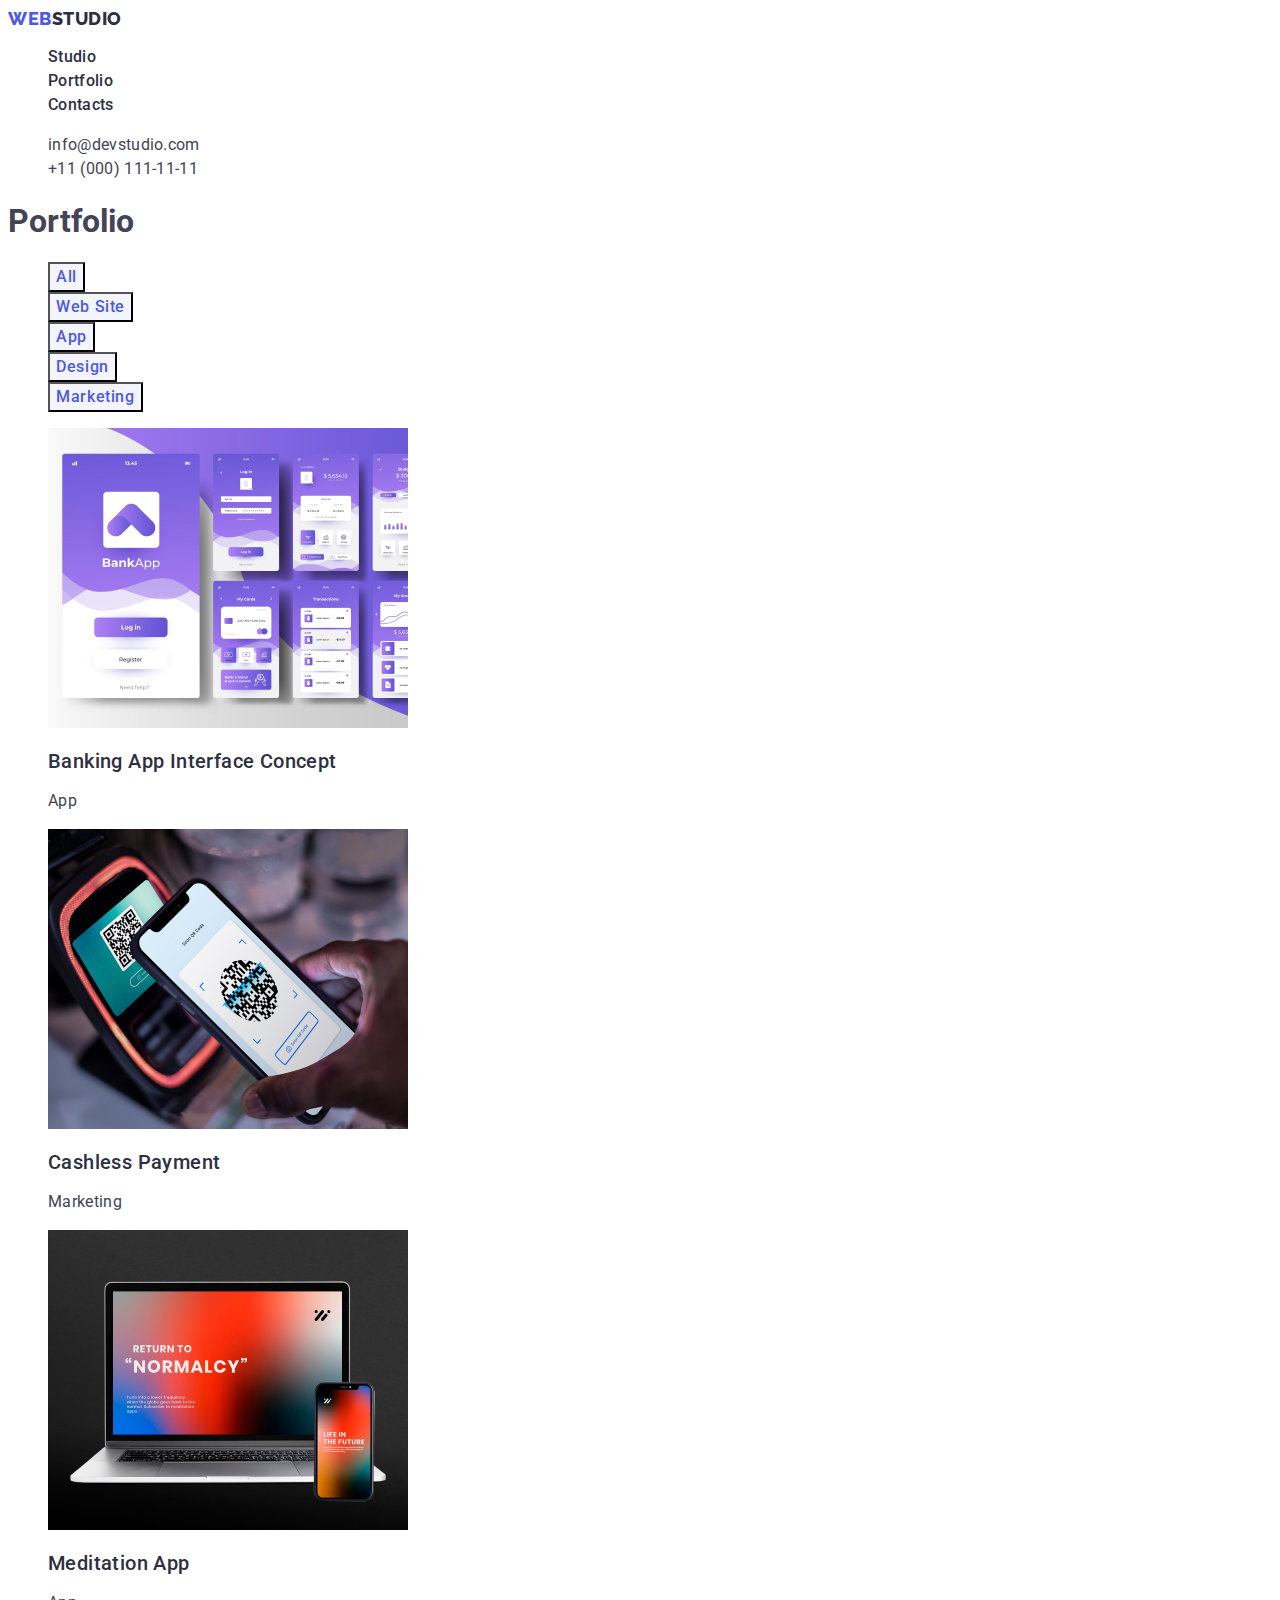
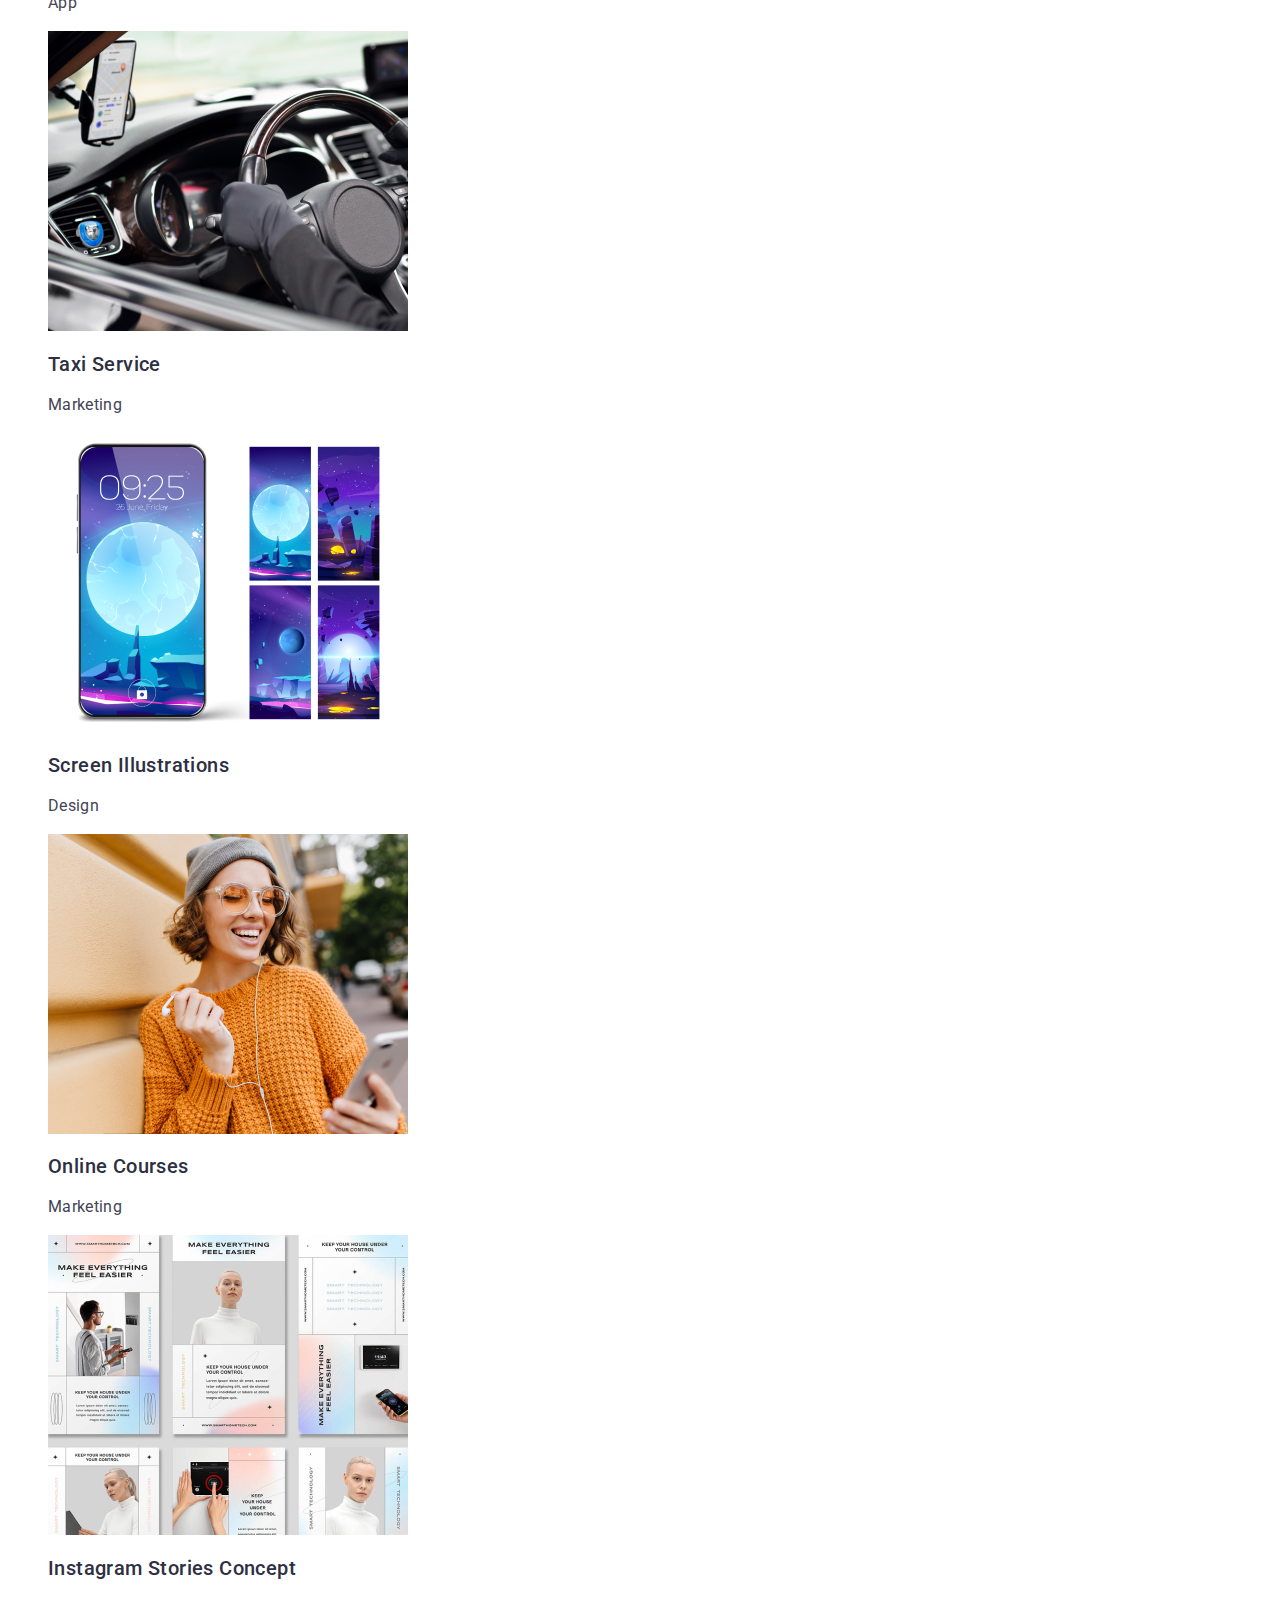
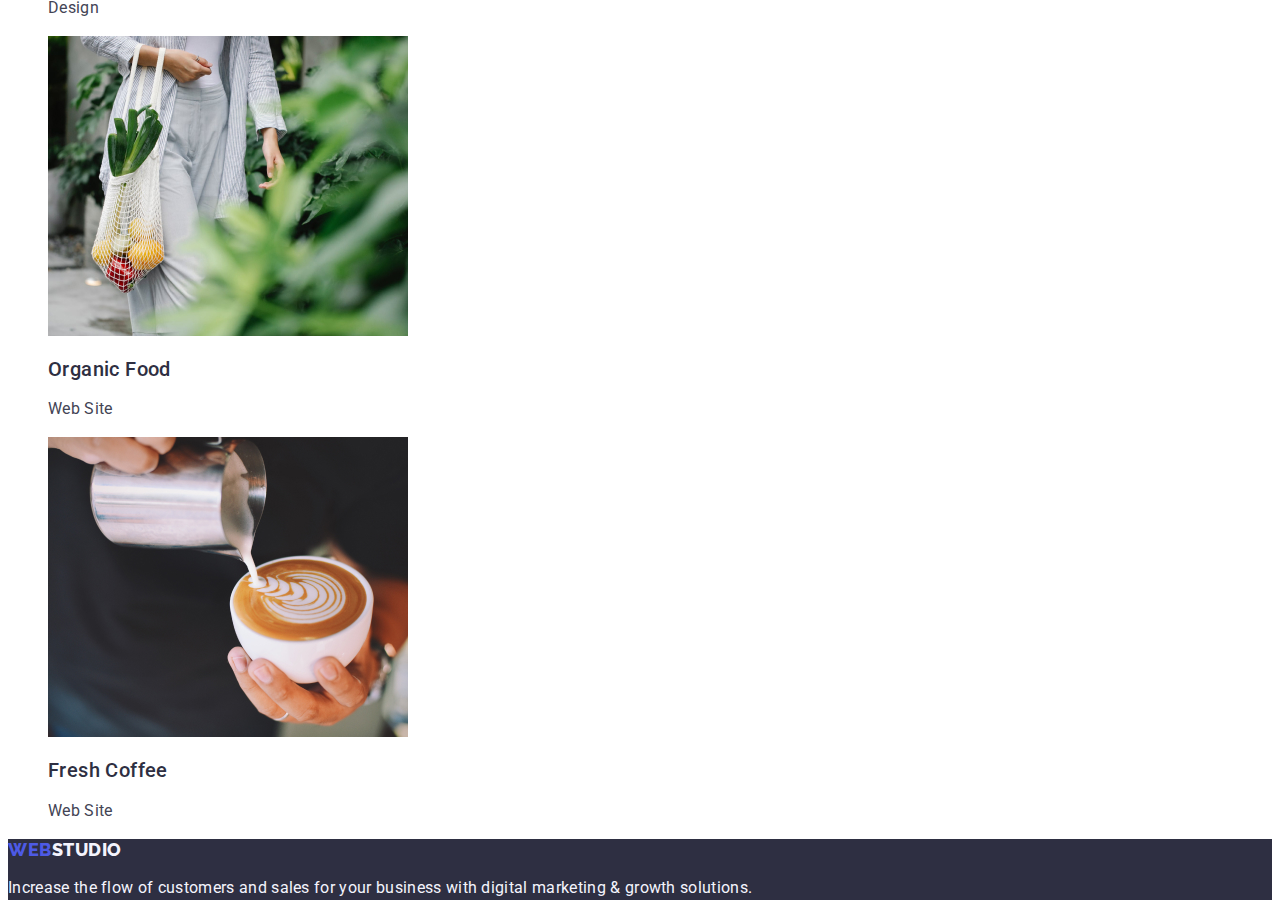
==== portfolio.html @ 08fbb6dd "Initial commit" ====
<!DOCTYPE html>
<html lang="en">
  <head>
    <meta charset="UTF-8" />
    <meta http-equiv="X-UA-Compatible" content="IE=edge" />
    <meta name="viewport" content="width=device-width, initial-scale=1.0" />
    <link rel="preconnect" href="https://fonts.googleapis.com" />
    <link rel="preconnect" href="https://fonts.gstatic.com" crossorigin />
    <link
      href="https://fonts.googleapis.com/css2?family=Montserrat:wght@400;700&family=Raleway:wght@800&family=Roboto:wght@400;500;700;900&display=swap"
      rel="stylesheet"
    />
    <title>Web Studio</title>
    <link rel="stylesheet" href="./css/styles.css" />
  </head>
  <body>
    <header class="header">
      <nav class="nav">
        <a class="header-logo link" href="./index.html"
          >Web<span class="logo-span">Studio</span></a
        >
        <ul class="header list">
          <li class="header-list-item">
            <a class="header-link link" href="./index.html">Studio</a>
          </li>
          <li class="header-list-item">
            <a class="header-link link" href="./portfolio.html">Portfolio</a>
          </li>
          <li class="header-list-item">
            <a class="header-link link" href="">Contacts</a>
          </li>
        </ul>
      </nav>

      <address class="address">
        <ul class="address list">
          <li class="address-list-item">
            <a class="address link" href="mailto:info@devstudio.com"
              >info@devstudio.com</a
            >
          </li>
          <li class="address-list-item">
            <a class="address link" href="tel:+110001111111"
              >+11 (000) 111-11-11</a
            >
          </li>
        </ul>
      </address>
    </header>

    <main>
      <!-- section five -->
      <section class="section five">
        <h1>Portfolio</h1>
        <ul class="filters list">
          <li><button class="filter-btn" type="button">All</button></li>
          <li><button class="filter-btn" type="button">Web Site</button></li>
          <li><button class="filter-btn" type="button">App</button></li>
          <li><button class="filter-btn" type="button">Design</button></li>
          <li><button class="filter-btn" type="button">Marketing</button></li>
        </ul>
        <ul class="portfolio list">
          <li>
            <a class="img link" href="">
              <img
                src="./images/portfolio-img/bankingapp.jpg"
                alt="Banking App Interface Concept"
                width="360"
              />

              <h2 class="five-title">Banking App Interface Concept</h2>
              <p class="five-text">App</p>
            </a>
          </li>
          <li>
            <a class="img link" href="">
              <img
                src="./images/portfolio-img/cashlesspaiment.jpg"
                alt="Cashless Payment"
                width="360"
              />

              <h2 class="five-title">Cashless Payment</h2>
              <p class="five-text">Marketing</p>
            </a>
          </li>
          <li>
            <a class="img link" href="">
              <img
                src="./images/portfolio-img/meditationapp.jpg"
                alt="Meditation App"
                width="360"
              />

              <h2 class="five-title">Meditation App</h2>
              <p class="five-text">App</p>
            </a>
          </li>
          <li>
            <a class="img link" href="">
              <img
                src="./images/portfolio-img/taxservice.jpg"
                alt="Taxi Service"
                width="360"
              />

              <h2 class="five-title">Taxi Service</h2>
              <p class="five-text">Marketing</p>
            </a>
          </li>
          <li>
            <a class="img link" href="">
              <img
                src="./images/portfolio-img/screenillustrations.jpg"
                alt="Screen Illustrations"
                width="360"
              />

              <h2 class="five-title">Screen Illustrations</h2>
              <p class="five-text">Design</p>
            </a>
          </li>
          <li>
            <a class="img link" href="">
              <img
                src="./images/portfolio-img/onlinecourses.jpg"
                alt="Online Courses"
                width="360"
              />

              <h2 class="five-title">Online Courses</h2>
              <p class="five-text">Marketing</p>
            </a>
          </li>
          <li>
            <a class="img link" href="">
              <img
                src="./images/portfolio-img/instagramstories.jpg"
                alt="Instagram Stories Concept"
                width="360"
              />

              <h2 class="five-title">Instagram Stories Concept</h2>
              <p class="five-text">Design</p>
            </a>
          </li>
          <li>
            <a class="img link" href="">
              <img
                src="./images/portfolio-img/organicfood.jpg"
                alt="Organic Food"
                width="360"
              />

              <h2 class="five-title">Organic Food</h2>
              <p class="five-text">Web Site</p>
            </a>
          </li>
          <li>
            <a class="img link" href="">
              <img
                src="./images/portfolio-img/freshcoffe.jpg"
                alt="Fresh Coffee"
                width="360"
              />

              <h2 class="five-title">Fresh Coffee</h2>
              <p class="five-text">Web Site</p>
            </a>
          </li>
        </ul>
      </section>
    </main>

    <!-- footer -->

    <footer class="footer portfolio">
      <a class="header-logo link" href="./index.html"
        >Web<span class="footer-span">Studio</span></a
      >
      <p class="footer-text">
        Increase the flow of customers and sales for your business with digital
        marketing & growth solutions.
      </p>
    </footer>
  </body>
</html>
---- css/styles.css ----
:root {
    --primari-font: "Roboto",
        sans-serif;
    --navyblue-cl: #2e2f42;
    --slate-cl: #434455;
    --white-cl: #FFFFFF;
    --iris-cl: #4d5ae5;
    --hover-focus-cl: #404bbf;
    --cloud-cl: #F4F4FD;
}

body{
    font-family: "Roboto", sans-serif;
    color: var(--slate-cl);
    background: var(--white-cl);
}


/* header*/

/* reset*/
ul,ol {
    list-style: none;
}
  
button{
    cursor: pointer;
}

.nav {}
.link {
    text-decoration: none;
}

.header-logo {
        font-family: 'Raleway', sans-serif;
        font-weight: 800;
        font-size: 18px;
        line-height: 1.17;
        color: var(--iris-cl);
        letter-spacing: 0.03em;
        text-transform: uppercase;
        }

.logo-span {
    color: var(--navyblue-cl);
}

.header-link {
    font-weight: 500;
    font-size: 16px;
    line-height: 1.5;
    letter-spacing: 0.02em;
    color: var(--navyblue-cl);
}

.header-link:hover,
.header-link:focus {
color: var(--hover-focus-cl)
}

.header-list-item {}


address {
    font-style: normal;
}
.address.link {
    line-height: 1.5;
    letter-spacing: 0.02em;
    color: var(--slate-cl);
}

.address.link:hover,
.address.link:focus {
    color: var(--hover-focus-cl);
}

.address-list-item {}

/* section one*/

.section {}

.one {
    background: var(--navyblue-cl);
}

.one-title {
        text-align: center;
        font-weight: 700;
        font-size: 56px;
        line-height: 1.07;
        letter-spacing: 0.02em;
        color: var(--white-cl);
}

.one-btn {
        font-family: var(--primary-font);
        font-weight: 500;
        font-size: 16px;
        line-height: 1.5;
        letter-spacing: 0.04em;
        background: var(--iris-cl);
        color: var(--white-cl);
}

.one-btn:hover,
.one-btn:focus{
    background-color: var(--hover-focus-cl);
}
/* section two*/

.section {}

.two {}

.two-hidden-title {}

.two-list {}

.two-title {
    
    font-weight: 500;
        font-size: 20px;
        line-height: 1.2;
        letter-spacing: 0.02em;
        color: var(--navyblue-cl);
}

.two-text {
        font-size: 16px;
        line-height: 1.5;
        letter-spacing: 0.02em;
        color: var(--slate-cl);
}

/* section three*/

.section {}

.three {}

.three-title {
    font-weight: 700;
        font-size: 36px;
        line-height: 1.11;
        text-align: center;
        text-transform: capitalize;
        color: var(--navyblue-cl);

}

.three-list {}

.three-list-item {}

/* section four*/

.section {
    
}

.four {
    background: var(--cloud-cl);
}

.four-title {
        text-align: center;
        font-weight: 700;
        font-size: 36px;
        line-height: 1.11;
        text-transform: capitalize;
        letter-spacing: 0.02em;
        color: var(--navyblue-cl);
}

.four-list {}

.four-list-item {
    background-color: var(--white-cl);
}

.four-name {
    font-weight: 500;
    font-size: 20px;
    line-height: 1.2;
    letter-spacing: 0.02em;
    color: var(--navyblue-cl);
}

.four-text {
    line-height: 1.5;
    letter-spacing: 0.02em;
    color:var(--slate-cl);
}
/*section5*/

.section {}

.five {}

.filters {}

.filter-btn {
    font-family: "Roboto", sans-serif;
    font-weight: 500;
    font-size: 16px;
    line-height: 1.5;
    letter-spacing: 0.04em;
    color: var(--iris-cl);
    background: var(--cloud-cl);
}

.filter-btn:hover,
.filter-btn:focus {
    color:var(--white-cl);
    background-color: var(--hover-focus-cl);
}
.five-title{
    font-weight: 500;
        font-size: 20px;
        line-height: 1.2;
        letter-spacing: 0.02em;
        color: var(--navyblue-cl);
}
.five-text {
    font-size: 16px;
    line-height: 1.5;
    letter-spacing: 0.02em;
    color: var(--slate-cl);
}
/* footer*/

.footer {
    background: var(--navyblue-cl);
}

.footer-span{
    color: var(--cloud-cl);
}


.footer-text {
    line-height: 1.5;
    letter-spacing: 0.02em;
    color: var(--cloud-cl);
}

.list {
    list-style: none
}
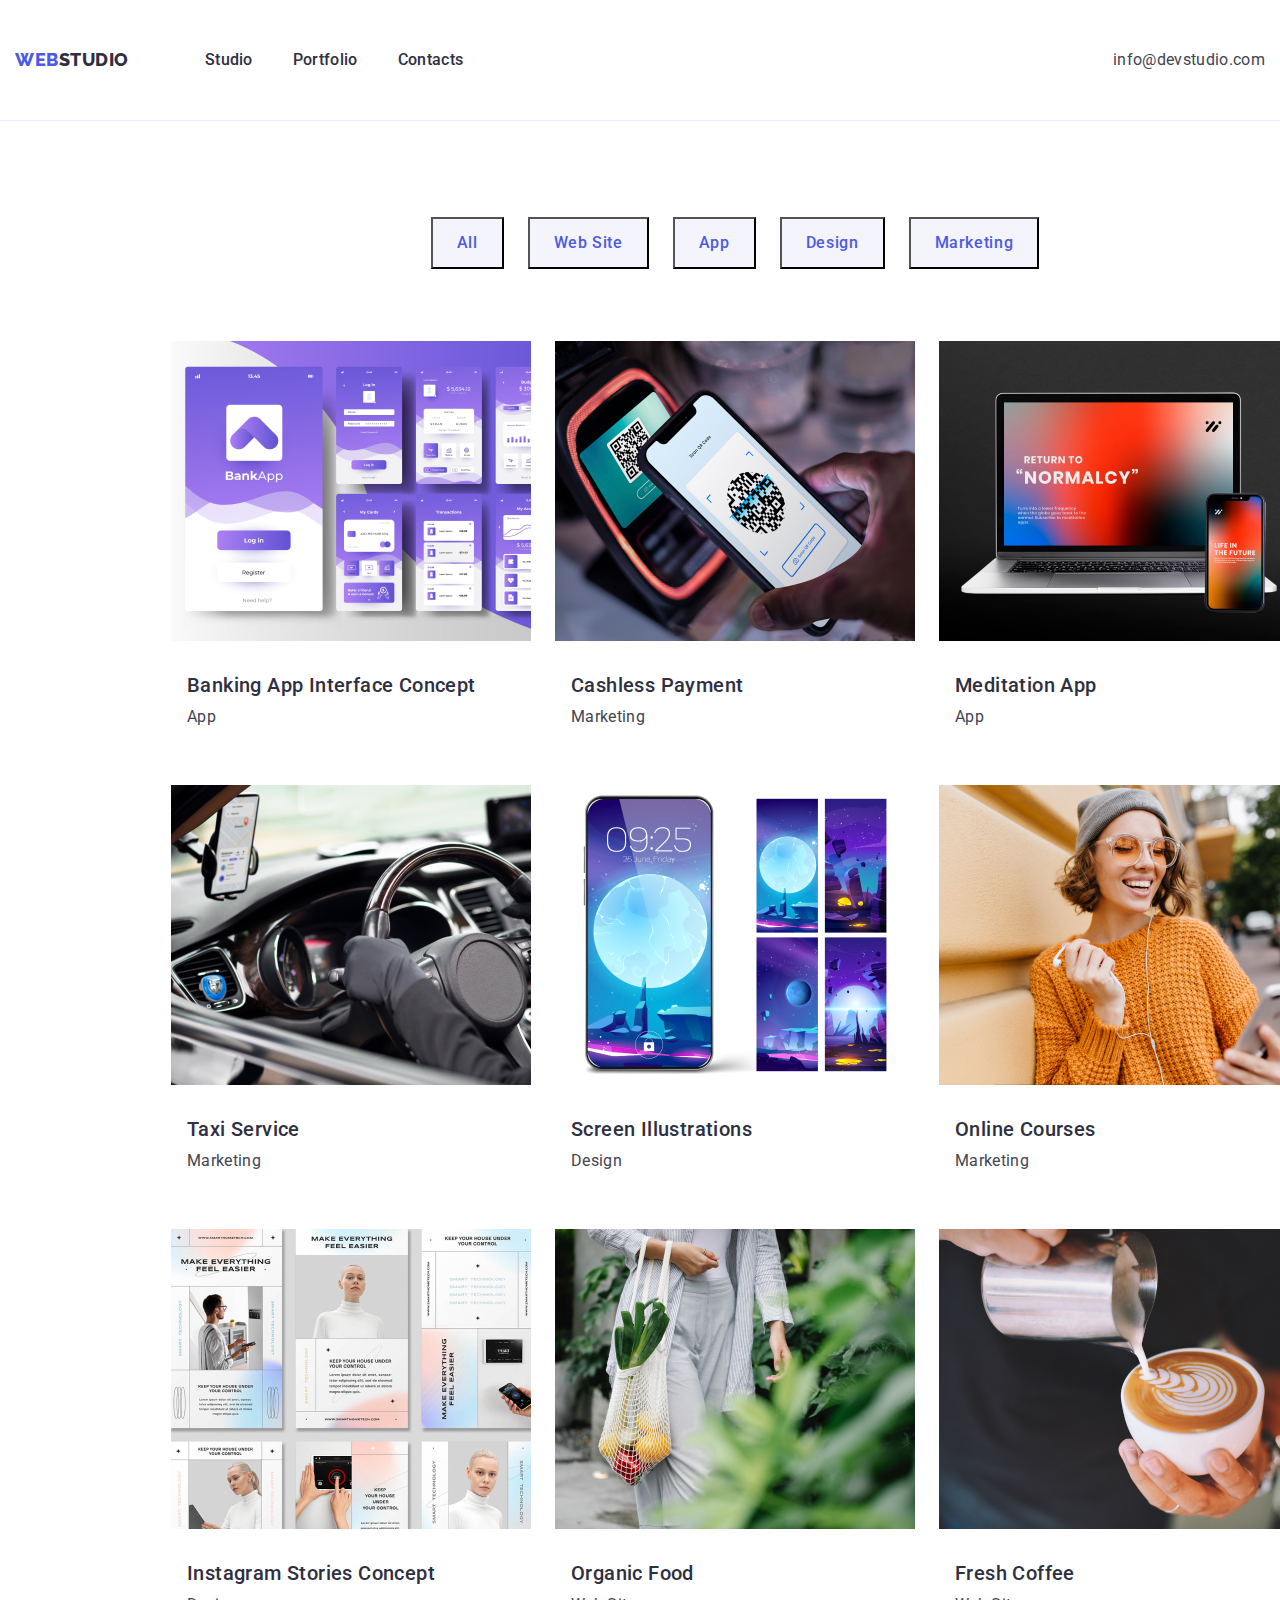
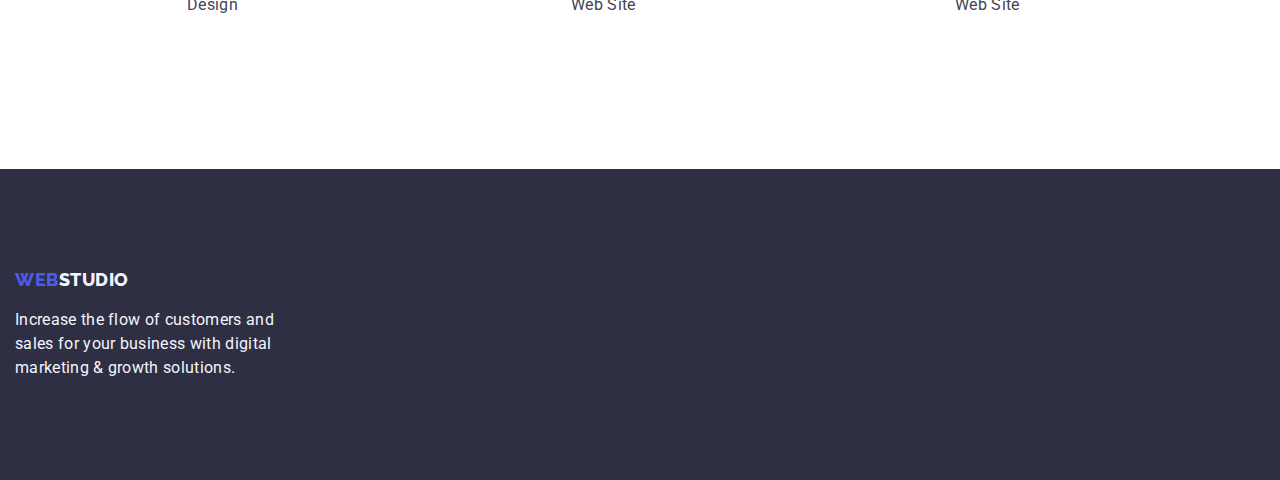
==== commit f0ba2fc6: "flex1" ====
--- a/portfolio.html
+++ b/portfolio.html
@@ -11,177 +11,187 @@
       rel="stylesheet"
     />
     <title>Web Studio</title>
+    <link
+      rel="stylesheet"
+      href="https://cdn.jsdelivr.net/npm/modern-normalize@2.0.0/modern-normalize.min.css"
+    />
+
     <link rel="stylesheet" href="./css/styles.css" />
   </head>
   <body>
     <header class="header">
-      <nav class="nav">
-        <a class="header-logo link" href="./index.html"
-          >Web<span class="logo-span">Studio</span></a
-        >
-        <ul class="header list">
-          <li class="header-list-item">
-            <a class="header-link link" href="./index.html">Studio</a>
-          </li>
-          <li class="header-list-item">
-            <a class="header-link link" href="./portfolio.html">Portfolio</a>
-          </li>
-          <li class="header-list-item">
-            <a class="header-link link" href="">Contacts</a>
-          </li>
-        </ul>
-      </nav>
-
-      <address class="address">
-        <ul class="address list">
-          <li class="address-list-item">
-            <a class="address link" href="mailto:info@devstudio.com"
-              >info@devstudio.com</a
-            >
-          </li>
-          <li class="address-list-item">
-            <a class="address link" href="tel:+110001111111"
-              >+11 (000) 111-11-11</a
-            >
-          </li>
-        </ul>
-      </address>
+      <div class="header-container container">
+        <nav class="nav">
+          <a class="header-logo link" href="./index.html"
+            >Web<span class="logo-span">Studio</span></a
+          >
+          <ul class="header list">
+            <li class="header-list-item">
+              <a class="header-link link" href="./index.html">Studio</a>
+            </li>
+            <li class="header-list-item">
+              <a class="header-link link" href="./portfolio.html">Portfolio</a>
+            </li>
+            <li class="header-list-item">
+              <a class="header-link link" href="">Contacts</a>
+            </li>
+          </ul>
+        </nav>
+        <address class="address">
+          <ul class="address list">
+            <li class="address-list-item">
+              <a class="address link" href="mailto:info@devstudio.com"
+                >info@devstudio.com</a
+              >
+            </li>
+            <li class="address-list-item">
+              <a class="address link" href="tel:+110001111111"
+                >+11 (000) 111-11-11</a
+              >
+            </li>
+          </ul>
+        </address>
+      </div>
     </header>
 
     <main>
       <!-- section five -->
       <section class="section five">
-        <h1>Portfolio</h1>
-        <ul class="filters list">
-          <li><button class="filter-btn" type="button">All</button></li>
-          <li><button class="filter-btn" type="button">Web Site</button></li>
-          <li><button class="filter-btn" type="button">App</button></li>
-          <li><button class="filter-btn" type="button">Design</button></li>
-          <li><button class="filter-btn" type="button">Marketing</button></li>
-        </ul>
-        <ul class="portfolio list">
-          <li>
-            <a class="img link" href="">
-              <img
-                src="./images/portfolio-img/bankingapp.jpg"
-                alt="Banking App Interface Concept"
-                width="360"
-              />
-
-              <h2 class="five-title">Banking App Interface Concept</h2>
-              <p class="five-text">App</p>
-            </a>
-          </li>
-          <li>
-            <a class="img link" href="">
-              <img
-                src="./images/portfolio-img/cashlesspaiment.jpg"
-                alt="Cashless Payment"
-                width="360"
-              />
-
-              <h2 class="five-title">Cashless Payment</h2>
-              <p class="five-text">Marketing</p>
-            </a>
-          </li>
-          <li>
-            <a class="img link" href="">
-              <img
-                src="./images/portfolio-img/meditationapp.jpg"
-                alt="Meditation App"
-                width="360"
-              />
-
-              <h2 class="five-title">Meditation App</h2>
-              <p class="five-text">App</p>
-            </a>
-          </li>
-          <li>
-            <a class="img link" href="">
-              <img
-                src="./images/portfolio-img/taxservice.jpg"
-                alt="Taxi Service"
-                width="360"
-              />
-
-              <h2 class="five-title">Taxi Service</h2>
-              <p class="five-text">Marketing</p>
-            </a>
-          </li>
-          <li>
-            <a class="img link" href="">
-              <img
-                src="./images/portfolio-img/screenillustrations.jpg"
-                alt="Screen Illustrations"
-                width="360"
-              />
-
-              <h2 class="five-title">Screen Illustrations</h2>
-              <p class="five-text">Design</p>
-            </a>
-          </li>
-          <li>
-            <a class="img link" href="">
-              <img
-                src="./images/portfolio-img/onlinecourses.jpg"
-                alt="Online Courses"
-                width="360"
-              />
-
-              <h2 class="five-title">Online Courses</h2>
-              <p class="five-text">Marketing</p>
-            </a>
-          </li>
-          <li>
-            <a class="img link" href="">
-              <img
-                src="./images/portfolio-img/instagramstories.jpg"
-                alt="Instagram Stories Concept"
-                width="360"
-              />
-
-              <h2 class="five-title">Instagram Stories Concept</h2>
-              <p class="five-text">Design</p>
-            </a>
-          </li>
-          <li>
-            <a class="img link" href="">
-              <img
-                src="./images/portfolio-img/organicfood.jpg"
-                alt="Organic Food"
-                width="360"
-              />
-
-              <h2 class="five-title">Organic Food</h2>
-              <p class="five-text">Web Site</p>
-            </a>
-          </li>
-          <li>
-            <a class="img link" href="">
-              <img
-                src="./images/portfolio-img/freshcoffe.jpg"
-                alt="Fresh Coffee"
-                width="360"
-              />
-
-              <h2 class="five-title">Fresh Coffee</h2>
-              <p class="five-text">Web Site</p>
-            </a>
-          </li>
-        </ul>
+        <div class="container">
+          <h1 class="visually-hidden">Portfolio</h1>
+          <ul class="filters list">
+            <li><button class="filter-btn" type="button">All</button></li>
+            <li><button class="filter-btn" type="button">Web Site</button></li>
+            <li><button class="filter-btn" type="button">App</button></li>
+            <li><button class="filter-btn" type="button">Design</button></li>
+            <li><button class="filter-btn" type="button">Marketing</button></li>
+          </ul>
+          <ul class="portfolio list">
+            <li class="portfolio-item">
+              <a class="img link" href="">
+                <img
+                  class="img-five"
+                  src="./images/portfolio-img/bankingapp.jpg"
+                  alt="Banking App Interface Concept"
+                  width="360"
+                />
+                <h2 class="five-title">Banking App Interface Concept</h2>
+                <p class="five-text">App</p>
+              </a>
+            </li>
+            <li class="portfolio-item">
+              <a class="img link" href="">
+                <img
+                  class="img-five"
+                  src="./images/portfolio-img/cashlesspaiment.jpg"
+                  alt="Cashless Payment"
+                  width="360"
+                />
+                <h2 class="five-title">Cashless Payment</h2>
+                <p class="five-text">Marketing</p>
+              </a>
+            </li>
+            <li class="portfolio-item">
+              <a class="img link" href="">
+                <img
+                  class="img-five"
+                  src="./images/portfolio-img/meditationapp.jpg"
+                  alt="Meditation App"
+                  width="360"
+                />
+                <h2 class="five-title">Meditation App</h2>
+                <p class="five-text">App</p>
+              </a>
+            </li>
+            <li class="portfolio-item">
+              <a class="img link" href="">
+                <img
+                  class="img-five"
+                  src="./images/portfolio-img/taxservice.jpg"
+                  alt="Taxi Service"
+                  width="360"
+                />
+                <h2 class="five-title">Taxi Service</h2>
+                <p class="five-text">Marketing</p>
+              </a>
+            </li>
+            <li class="portfolio-item">
+              <a class="img link" href="">
+                <img
+                  class="img-five"
+                  src="./images/portfolio-img/screenillustrations.jpg"
+                  alt="Screen Illustrations"
+                  width="360"
+                />
+                <h2 class="five-title">Screen Illustrations</h2>
+                <p class="five-text">Design</p>
+              </a>
+            </li>
+            <li class="portfolio-item">
+              <a class="img link" href="">
+                <img
+                  class="img-five"
+                  src="./images/portfolio-img/onlinecourses.jpg"
+                  alt="Online Courses"
+                  width="360"
+                />
+                <h2 class="five-title">Online Courses</h2>
+                <p class="five-text">Marketing</p>
+              </a>
+            </li>
+            <li class="portfolio-item">
+              <a class="img link" href="">
+                <img
+                  class="img-five"
+                  src="./images/portfolio-img/instagramstories.jpg"
+                  alt="Instagram Stories Concept"
+                  width="360"
+                />
+                <h2 class="five-title">Instagram Stories Concept</h2>
+                <p class="five-text">Design</p>
+              </a>
+            </li>
+            <li class="portfolio-item">
+              <a class="img link" href="">
+                <img
+                  class="img-five"
+                  src="./images/portfolio-img/organicfood.jpg"
+                  alt="Organic Food"
+                  width="360"
+                />
+                <h2 class="five-title">Organic Food</h2>
+                <p class="five-text">Web Site</p>
+              </a>
+            </li>
+            <li class="portfolio-item">
+              <a class="img link" href="">
+                <img
+                  class="img-five"
+                  src="./images/portfolio-img/freshcoffe.jpg"
+                  alt="Fresh Coffee"
+                  width="360"
+                />
+                <h2 class="five-title">Fresh Coffee</h2>
+                <p class="five-text">Web Site</p>
+              </a>
+            </li>
+          </ul>
+        </div>
       </section>
     </main>
 
     <!-- footer -->
 
     <footer class="footer portfolio">
-      <a class="header-logo link" href="./index.html"
-        >Web<span class="footer-span">Studio</span></a
-      >
-      <p class="footer-text">
-        Increase the flow of customers and sales for your business with digital
-        marketing & growth solutions.
-      </p>
+      <div class="container">
+        <a class="footer-logo link" href="./index.html"
+          >Web<span class="footer-span">Studio</span></a
+        >
+        <p class="footer-text">
+          Increase the flow of customers and sales for your business with
+          digital marketing & growth solutions.
+        </p>
+      </div>
     </footer>
   </body>
 </html>
--- a/css/styles.css
+++ b/css/styles.css
@@ -9,27 +9,72 @@
     --cloud-cl: #F4F4FD;
 }
 
+*,
+*::before, 
+*::after {
+box-sizing: border-box;
+
+}
 body{
     font-family: "Roboto", sans-serif;
     color: var(--slate-cl);
     background: var(--white-cl);
 }
 
-
-/* header*/
+img{
+    display: block;
+}
+
 
 /* reset*/
+h1,h2,h3,h4,h5,h6, p {
+    margin: 0;
+}
 ul,ol {
     list-style: none;
+    margin: 0;
+    padding: 0;
 }
   
+/* header*/
+
 button{
     cursor: pointer;
 }
 
-.nav {}
+.container{
+    width: 1470px;
+    margin: 0 auto;
+    padding-left: 15px;
+    padding-right: 15px;
+}
+
+.nav {
+    display: flex;
+    align-items: center;
+}
+
 .link {
     text-decoration: none;
+}
+
+.header {
+        padding-top: 24px;
+    padding-bottom: 24px;
+    border-bottom: 1px solid #E7E9FC;
+}
+
+.header-container {
+    display: flex;
+    align-items: center;
+    justify-content: space-between;
+}
+
+.header.list{
+    display: flex;
+    align-items: center;
+    gap: 40px;
+    border-bottom: none;
 }
 
 .header-logo {
@@ -40,6 +85,7 @@
         color: var(--iris-cl);
         letter-spacing: 0.03em;
         text-transform: uppercase;
+        margin-right: 76px;
         }
 
 .logo-span {
@@ -59,12 +105,20 @@
 color: var(--hover-focus-cl)
 }
 
-.header-list-item {}
+.header-list-item {
+    
+}
 
 
 address {
     font-style: normal;
 }
+.address.list {
+    display: flex;
+        align-items: center;
+        gap: 40px;
+}
+
 .address.link {
     line-height: 1.5;
     letter-spacing: 0.02em;
@@ -84,8 +138,14 @@
 
 .one {
     background: var(--navyblue-cl);
-}
-
+    padding-top: 188px;
+    padding-bottom: 188px;
+   
+}
+
+.section.one{
+    text-align: center;
+}
 .one-title {
         text-align: center;
         font-weight: 700;
@@ -93,6 +153,8 @@
         line-height: 1.07;
         letter-spacing: 0.02em;
         color: var(--white-cl);
+        width: 496px;
+    
 }
 
 .one-btn {
@@ -103,6 +165,16 @@
         letter-spacing: 0.04em;
         background: var(--iris-cl);
         color: var(--white-cl);
+        display: flex;
+        justify-content: center;
+           align-items: center;
+            padding: 16px 32px;
+            gap: 10px;
+        
+            width: 236px;
+            box-shadow: 0px 4px 4px rgba(0, 0, 0, 0.15);
+            border-radius: 4px;
+            margin-top: 48px;
 }
 
 .one-btn:hover,
@@ -113,11 +185,19 @@
 
 .section {}
 
-.two {}
+.two {
+    padding-top: 120px;
+    padding-bottom: 60px;
+}
 
 .two-hidden-title {}
 
-.two-list {}
+.two.list {
+    display: flex;
+    align-items: center;
+    justify-content: center;
+    gap: 24px;
+}
 
 .two-title {
     
@@ -126,6 +206,12 @@
         line-height: 1.2;
         letter-spacing: 0.02em;
         color: var(--navyblue-cl);
+        margin-bottom: 8px;
+}
+
+.two-list{
+    width: 264px;
+    
 }
 
 .two-text {
@@ -139,9 +225,14 @@
 
 .section {}
 
-.three {}
+.three {
+    padding-top: 60px;
+    padding-bottom: 120px;
+}
 
 .three-title {
+    padding-top: 60px;
+    margin-bottom: 72px;
     font-weight: 700;
         font-size: 36px;
         line-height: 1.11;
@@ -151,9 +242,16 @@
 
 }
 
-.three-list {}
-
-.three-list-item {}
+.three.list {
+    display: flex;
+    align-items: center;
+    gap: 24px;
+    justify-content: center;
+}
+
+.three-list-item {
+    width: 360px;
+}
 
 /* section four*/
 
@@ -163,9 +261,12 @@
 
 .four {
     background: var(--cloud-cl);
+    padding-bottom: 120px;
 }
 
 .four-title {
+    padding-top: 120px;
+    margin-bottom: 72px;
         text-align: center;
         font-weight: 700;
         font-size: 36px;
@@ -175,32 +276,68 @@
         color: var(--navyblue-cl);
 }
 
-.four-list {}
+.four.list {
+    display: flex;
+    align-items: center;
+    justify-content: center;
+    gap: 24px;
+}
 
 .four-list-item {
+
     background-color: var(--white-cl);
 }
 
+.img-four{
+   
+    
+    margin-bottom: 32px;
+}
 .four-name {
     font-weight: 500;
     font-size: 20px;
     line-height: 1.2;
     letter-spacing: 0.02em;
     color: var(--navyblue-cl);
+    margin-bottom: 8px;
+    text-align: center;
 }
 
 .four-text {
+    text-align: center;
     line-height: 1.5;
     letter-spacing: 0.02em;
     color:var(--slate-cl);
+    margin-bottom: 32px;
 }
 /*section5*/
 
 .section {}
 
-.five {}
-
-.filters {}
+.five {
+    padding-bottom: 120px;
+}
+.visually-hidden {
+    position: absolute;
+    width: 1px;
+    height: 1px;
+    margin: -1px;
+    border: 0;
+    padding: 0;
+    white-space: nowrap;
+    clip-path: inset(100%);
+    clip: rect(0 0 0 0);
+    overflow: hidden;
+}
+
+.filters {
+    display: flex;
+    align-items: center;
+    justify-content: center;
+    gap: 24px;
+    padding-top: 96px;
+    padding-bottom: 72px;
+}
 
 .filter-btn {
     font-family: "Roboto", sans-serif;
@@ -210,12 +347,28 @@
     letter-spacing: 0.04em;
     color: var(--iris-cl);
     background: var(--cloud-cl);
+    padding: 12px 24px;
 }
 
 .filter-btn:hover,
 .filter-btn:focus {
     color:var(--white-cl);
     background-color: var(--hover-focus-cl);
+}
+
+.portfolio{
+display: flex;
+align-items: center;
+flex-wrap: wrap;
+justify-content: center;
+gap: 24px;
+}
+
+.portfolio-item{
+}
+
+.img-five{
+    padding-bottom: 32px;
 }
 .five-title{
     font-weight: 500;
@@ -223,28 +376,45 @@
         line-height: 1.2;
         letter-spacing: 0.02em;
         color: var(--navyblue-cl);
+        padding-left: 16px;
+        padding-bottom: 8px;
 }
 .five-text {
     font-size: 16px;
     line-height: 1.5;
     letter-spacing: 0.02em;
     color: var(--slate-cl);
-}
+    padding-left: 16px;
+    padding-bottom: 32px;
+  }
 /* footer*/
 
 .footer {
+    padding-top: 100px;
+        padding-bottom: 100px;
     background: var(--navyblue-cl);
 }
 
+.footer-logo {
+       font-family: 'Raleway', sans-serif;
+    font-weight: 800;
+    font-size: 18px;
+    line-height: 1.17;
+    color: var(--iris-cl);
+    letter-spacing: 0.03em;
+    text-transform: uppercase;
+ }
 .footer-span{
+      color: var(--cloud-cl);
+}
+
+
+.footer-text {
+       width: 268px;
+    line-height: 1.5;
+    letter-spacing: 0.02em;
     color: var(--cloud-cl);
-}
-
-
-.footer-text {
-    line-height: 1.5;
-    letter-spacing: 0.02em;
-    color: var(--cloud-cl);
+    margin-top: 17.5px;
 }
 
 .list {
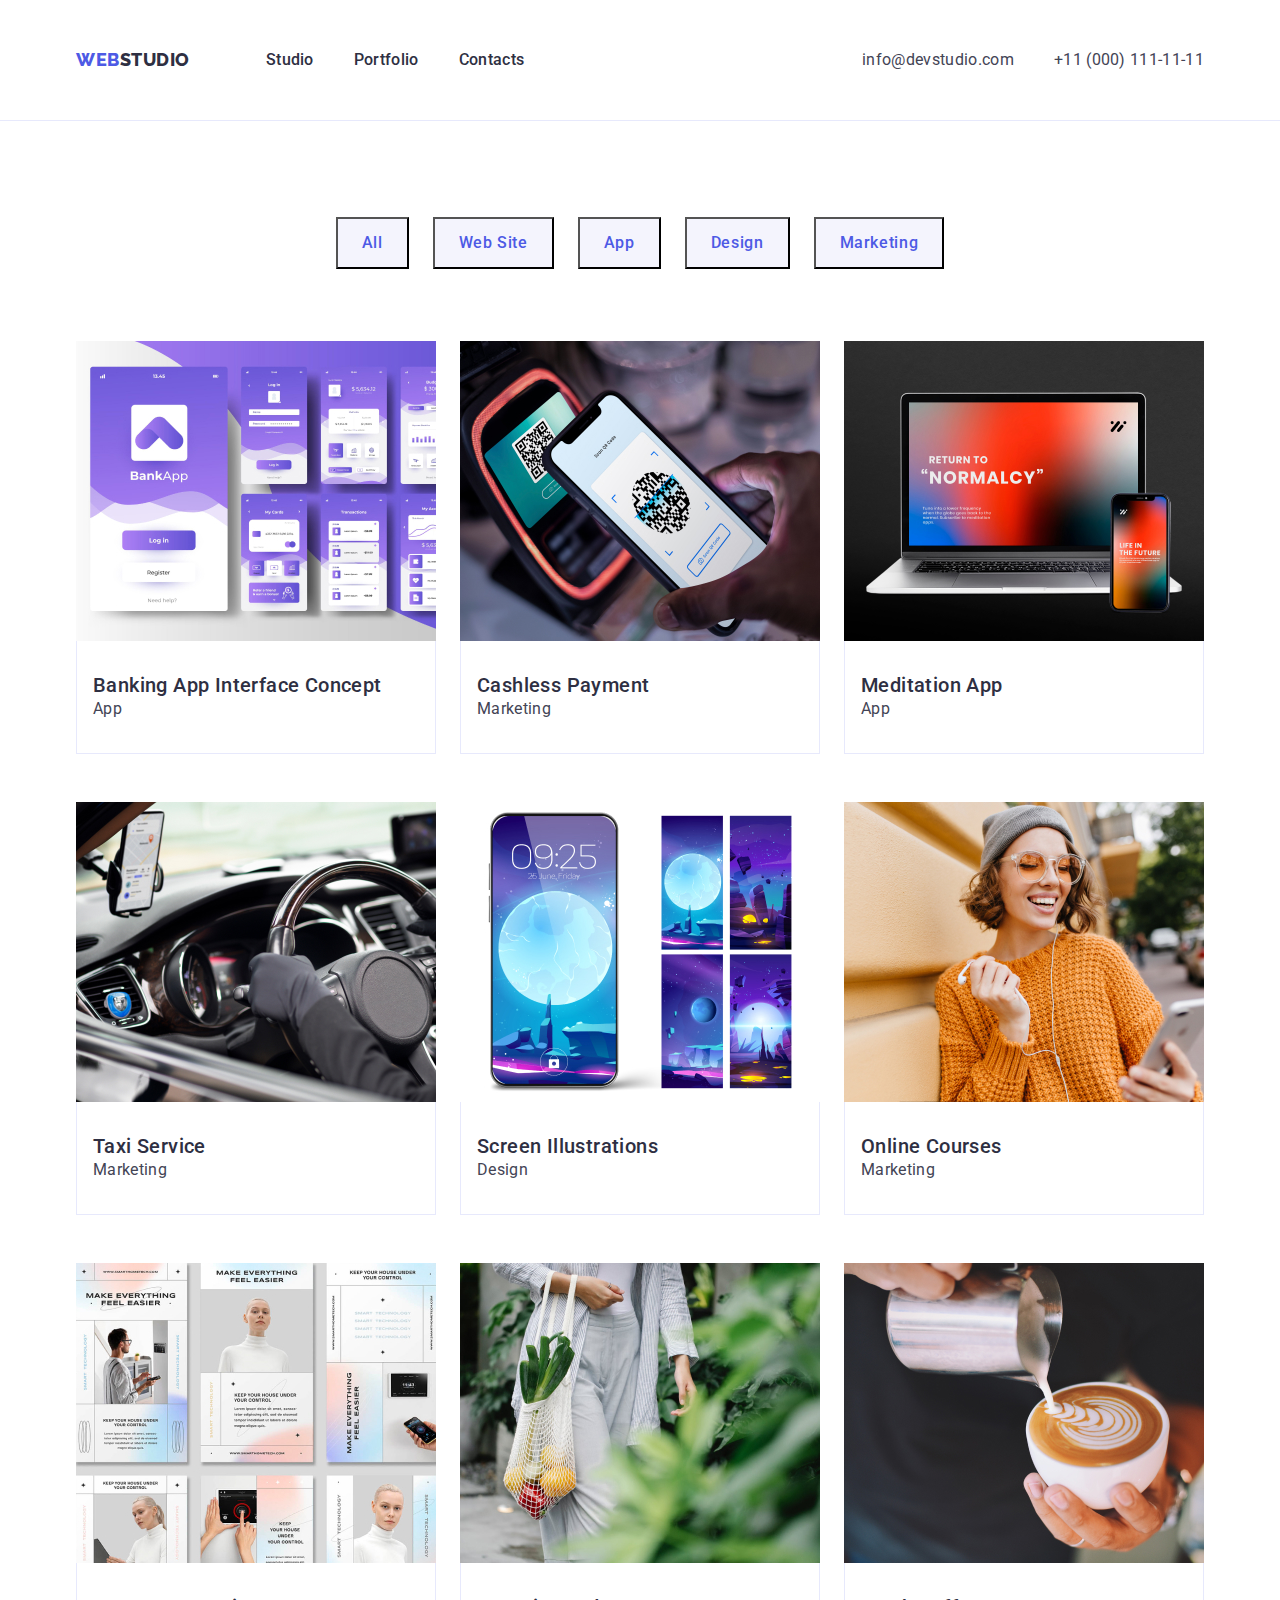
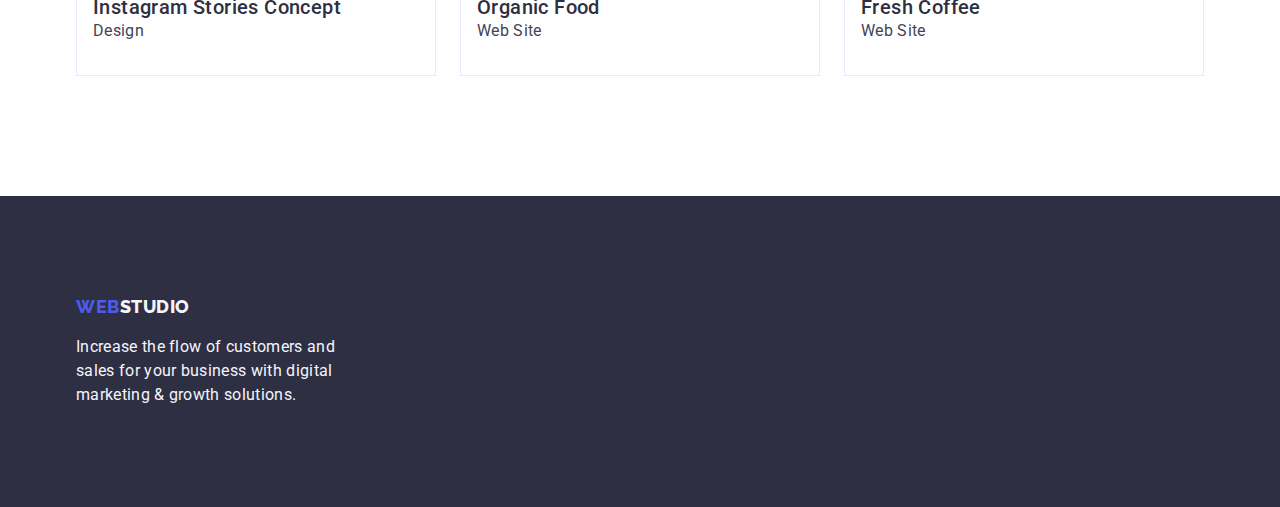
==== commit 14d2fd11: "flex4" ====
--- a/portfolio.html
+++ b/portfolio.html
@@ -75,8 +75,10 @@
                   alt="Banking App Interface Concept"
                   width="360"
                 />
-                <h2 class="five-title">Banking App Interface Concept</h2>
-                <p class="five-text">App</p>
+                <div class="five-item">
+                  <h2 class="five-title">Banking App Interface Concept</h2>
+                  <p class="five-text">App</p>
+                </div>
               </a>
             </li>
             <li class="portfolio-item">
@@ -87,8 +89,10 @@
                   alt="Cashless Payment"
                   width="360"
                 />
-                <h2 class="five-title">Cashless Payment</h2>
-                <p class="five-text">Marketing</p>
+                <div class="five-item">
+                  <h2 class="five-title">Cashless Payment</h2>
+                  <p class="five-text">Marketing</p>
+                </div>
               </a>
             </li>
             <li class="portfolio-item">
@@ -99,8 +103,10 @@
                   alt="Meditation App"
                   width="360"
                 />
-                <h2 class="five-title">Meditation App</h2>
-                <p class="five-text">App</p>
+                <div class="five-item">
+                  <h2 class="five-title">Meditation App</h2>
+                  <p class="five-text">App</p>
+                </div>
               </a>
             </li>
             <li class="portfolio-item">
@@ -111,8 +117,10 @@
                   alt="Taxi Service"
                   width="360"
                 />
-                <h2 class="five-title">Taxi Service</h2>
-                <p class="five-text">Marketing</p>
+                <div class="five-item">
+                  <h2 class="five-title">Taxi Service</h2>
+                  <p class="five-text">Marketing</p>
+                </div>
               </a>
             </li>
             <li class="portfolio-item">
@@ -123,8 +131,10 @@
                   alt="Screen Illustrations"
                   width="360"
                 />
-                <h2 class="five-title">Screen Illustrations</h2>
-                <p class="five-text">Design</p>
+                <div class="five-item">
+                  <h2 class="five-title">Screen Illustrations</h2>
+                  <p class="five-text">Design</p>
+                </div>
               </a>
             </li>
             <li class="portfolio-item">
@@ -135,8 +145,10 @@
                   alt="Online Courses"
                   width="360"
                 />
-                <h2 class="five-title">Online Courses</h2>
-                <p class="five-text">Marketing</p>
+                <div class="five-item">
+                  <h2 class="five-title">Online Courses</h2>
+                  <p class="five-text">Marketing</p>
+                </div>
               </a>
             </li>
             <li class="portfolio-item">
@@ -147,8 +159,10 @@
                   alt="Instagram Stories Concept"
                   width="360"
                 />
-                <h2 class="five-title">Instagram Stories Concept</h2>
-                <p class="five-text">Design</p>
+                <div class="five-item">
+                  <h2 class="five-title">Instagram Stories Concept</h2>
+                  <p class="five-text">Design</p>
+                </div>
               </a>
             </li>
             <li class="portfolio-item">
@@ -159,8 +173,10 @@
                   alt="Organic Food"
                   width="360"
                 />
-                <h2 class="five-title">Organic Food</h2>
-                <p class="five-text">Web Site</p>
+                <div class="five-item">
+                  <h2 class="five-title">Organic Food</h2>
+                  <p class="five-text">Web Site</p>
+                </div>
               </a>
             </li>
             <li class="portfolio-item">
@@ -171,8 +187,10 @@
                   alt="Fresh Coffee"
                   width="360"
                 />
-                <h2 class="five-title">Fresh Coffee</h2>
-                <p class="five-text">Web Site</p>
+                <div class="five-item">
+                  <h2 class="five-title">Fresh Coffee</h2>
+                  <p class="five-text">Web Site</p>
+                </div>
               </a>
             </li>
           </ul>
--- a/css/styles.css
+++ b/css/styles.css
@@ -43,7 +43,7 @@
 }
 
 .container{
-    width: 1470px;
+    width: 1158px;
     margin: 0 auto;
     padding-left: 15px;
     padding-right: 15px;
@@ -154,6 +154,8 @@
         letter-spacing: 0.02em;
         color: var(--white-cl);
         width: 496px;
+        margin: 0 auto;
+        margin-bottom: 48px;
     
 }
 
@@ -170,11 +172,9 @@
            align-items: center;
             padding: 16px 32px;
             gap: 10px;
-        
-            width: 236px;
             box-shadow: 0px 4px 4px rgba(0, 0, 0, 0.15);
             border-radius: 4px;
-            margin-top: 48px;
+            margin: 0 auto;
 }
 
 .one-btn:hover,
@@ -361,32 +361,38 @@
 align-items: center;
 flex-wrap: wrap;
 justify-content: center;
-gap: 24px;
+gap: 48px 24px;
 }
 
 .portfolio-item{
+    
 }
 
 .img-five{
-    padding-bottom: 32px;
-}
+    padding-bottom: 0;
+}
+
+.five-text {
+    font-size: 16px;
+        line-height: 1.5;
+        letter-spacing: 0.02em;
+        color: var(--slate-cl);
+}
+
 .five-title{
     font-weight: 500;
         font-size: 20px;
         line-height: 1.2;
         letter-spacing: 0.02em;
         color: var(--navyblue-cl);
-        padding-left: 16px;
-        padding-bottom: 8px;
-}
-.five-text {
-    font-size: 16px;
-    line-height: 1.5;
-    letter-spacing: 0.02em;
-    color: var(--slate-cl);
-    padding-left: 16px;
-    padding-bottom: 32px;
-  }
+       }
+.five-item {
+   
+    border: 1px solid #E7E9FC;
+        border-top: none;
+        padding: 32px 0 32px 16px;
+   
+      }
 /* footer*/
 
 .footer {
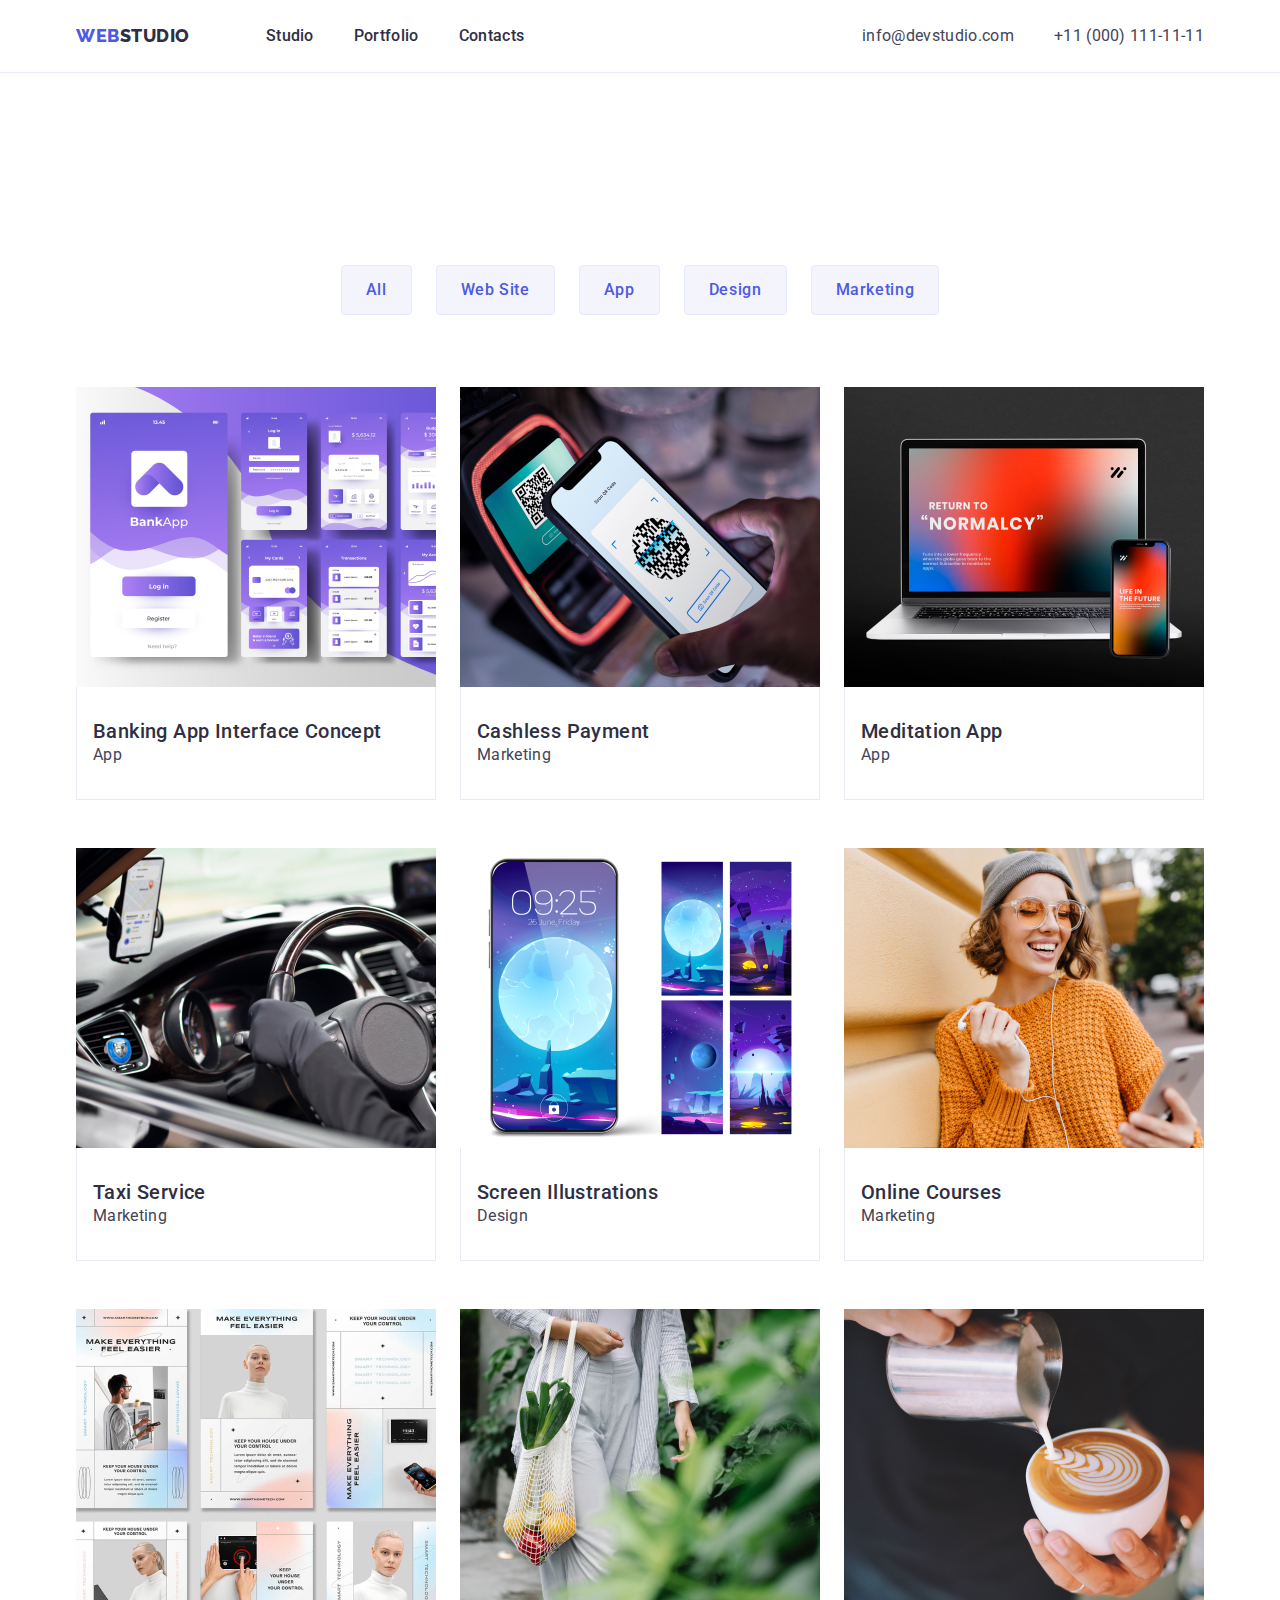
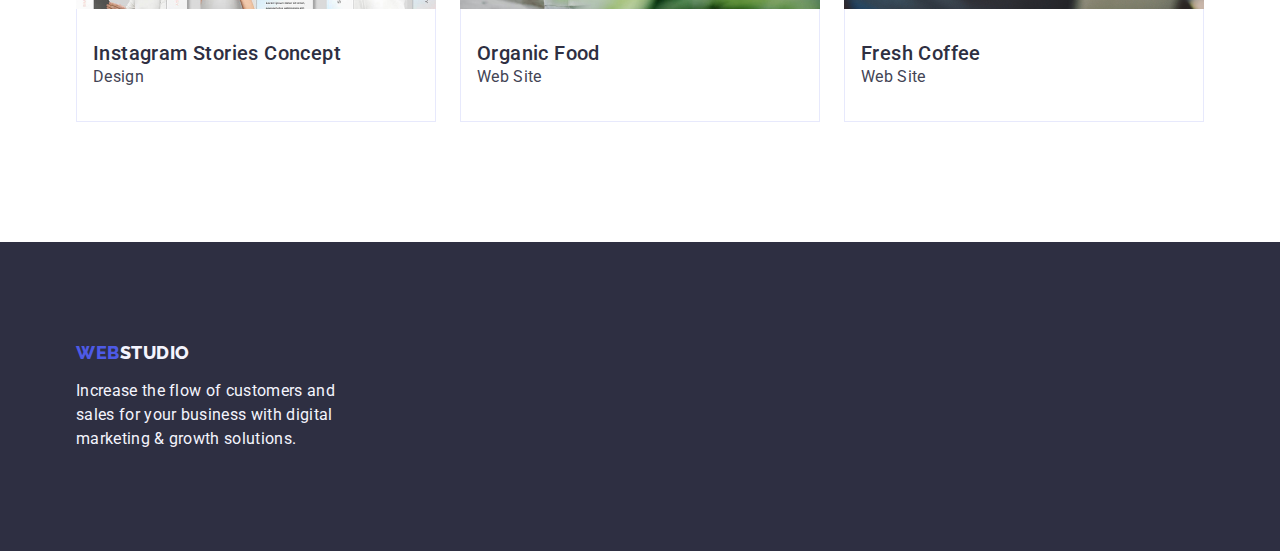
==== commit 21553f01: "flex5" ====
--- a/portfolio.html
+++ b/portfolio.html
@@ -25,17 +25,21 @@
           <a class="header-logo link" href="./index.html"
             >Web<span class="logo-span">Studio</span></a
           >
-          <ul class="header list">
-            <li class="header-list-item">
-              <a class="header-link link" href="./index.html">Studio</a>
-            </li>
-            <li class="header-list-item">
-              <a class="header-link link" href="./portfolio.html">Portfolio</a>
-            </li>
-            <li class="header-list-item">
-              <a class="header-link link" href="">Contacts</a>
-            </li>
-          </ul>
+          <div class="nav-links">
+            <ul class="header list">
+              <li class="header-list-item">
+                <a class="header-link link" href="./index.html">Studio</a>
+              </li>
+              <li class="header-list-item">
+                <a class="header-link link" href="./portfolio.html"
+                  >Portfolio</a
+                >
+              </li>
+              <li class="header-list-item">
+                <a class="header-link link" href="">Contacts</a>
+              </li>
+            </ul>
+          </div>
         </nav>
         <address class="address">
           <ul class="address list">
--- a/css/styles.css
+++ b/css/styles.css
@@ -59,15 +59,19 @@
 }
 
 .header {
-        padding-top: 24px;
+    border-bottom: 1px solid #E7E9FC;
+}
+
+
+.header-container {
+    display: flex;
+    align-items: center;
+    justify-content: space-between;
+}
+
+.nav-links {
+    padding-top: 24px;
     padding-bottom: 24px;
-    border-bottom: 1px solid #E7E9FC;
-}
-
-.header-container {
-    display: flex;
-    align-items: center;
-    justify-content: space-between;
 }
 
 .header.list{
@@ -153,7 +157,7 @@
         line-height: 1.07;
         letter-spacing: 0.02em;
         color: var(--white-cl);
-        width: 496px;
+        max-width: 496px;
         margin: 0 auto;
         margin-bottom: 48px;
     
@@ -167,11 +171,11 @@
         letter-spacing: 0.04em;
         background: var(--iris-cl);
         color: var(--white-cl);
-        display: flex;
-        justify-content: center;
-           align-items: center;
+        display: block;
+        min-width: 169px;
+        height: 56px;
+        border: none;
             padding: 16px 32px;
-            gap: 10px;
             box-shadow: 0px 4px 4px rgba(0, 0, 0, 0.15);
             border-radius: 4px;
             margin: 0 auto;
@@ -186,8 +190,7 @@
 .section {}
 
 .two {
-    padding-top: 120px;
-    padding-bottom: 60px;
+    padding: 120px 0;
 }
 
 .two-hidden-title {}
@@ -288,11 +291,10 @@
     background-color: var(--white-cl);
 }
 
-.img-four{
-   
-    
-    margin-bottom: 32px;
-}
+.four-item{
+    padding: 32px 16px;
+}
+
 .four-name {
     font-weight: 500;
     font-size: 20px;
@@ -315,7 +317,8 @@
 .section {}
 
 .five {
-    padding-bottom: 120px;
+    padding-top: 96px;
+        padding-bottom: 120px;
 }
 .visually-hidden {
     position: absolute;
@@ -336,7 +339,7 @@
     justify-content: center;
     gap: 24px;
     padding-top: 96px;
-    padding-bottom: 72px;
+    margin-bottom: 72px;
 }
 
 .filter-btn {
@@ -348,12 +351,15 @@
     color: var(--iris-cl);
     background: var(--cloud-cl);
     padding: 12px 24px;
+    border: 1px solid #e7e9fc;
+    border-radius: 4px;
 }
 
 .filter-btn:hover,
 .filter-btn:focus {
     color:var(--white-cl);
     background-color: var(--hover-focus-cl);
+    border: 1px solid transparent
 }
 
 .portfolio{
@@ -362,6 +368,7 @@
 flex-wrap: wrap;
 justify-content: center;
 gap: 48px 24px;
+
 }
 
 .portfolio-item{
@@ -402,6 +409,8 @@
 }
 
 .footer-logo {
+    display: inline-block;
+    margin-bottom: 16px;
        font-family: 'Raleway', sans-serif;
     font-weight: 800;
     font-size: 18px;
@@ -420,8 +429,7 @@
     line-height: 1.5;
     letter-spacing: 0.02em;
     color: var(--cloud-cl);
-    margin-top: 17.5px;
-}
+    }
 
 .list {
     list-style: none
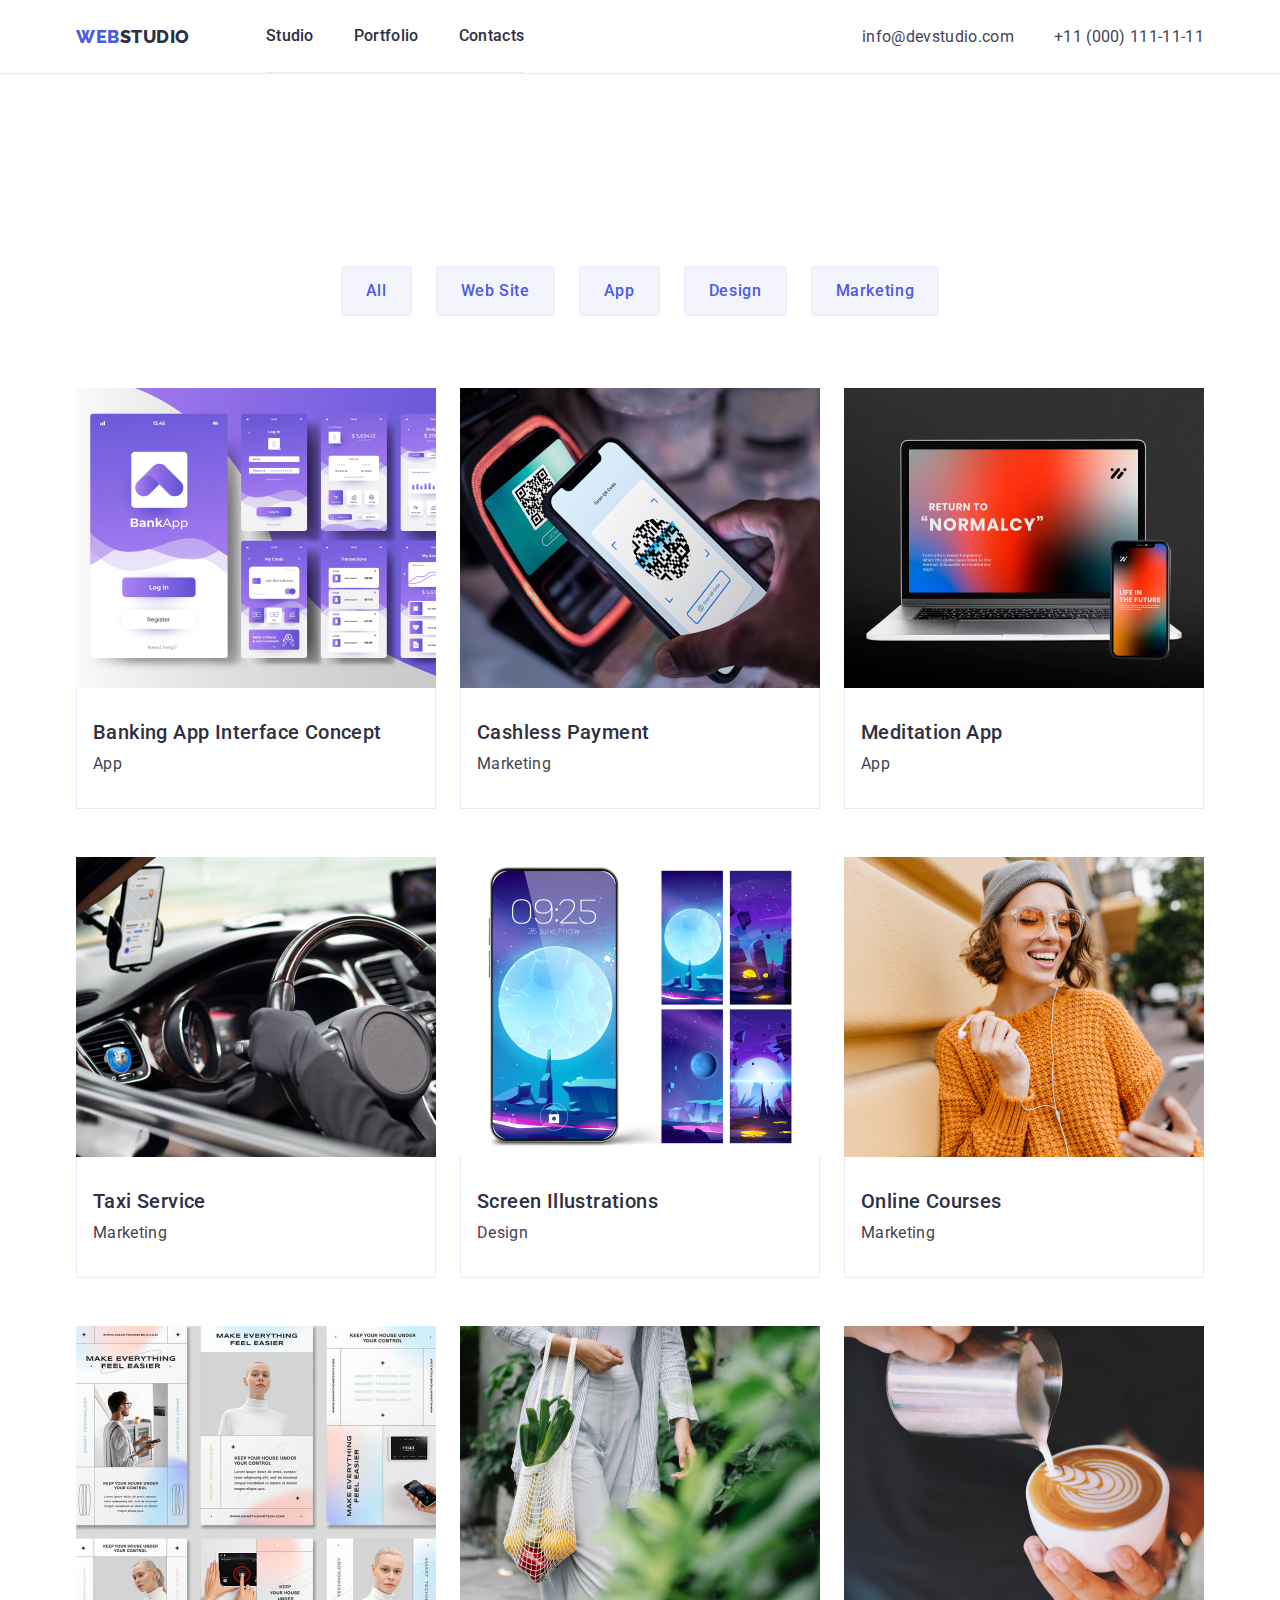
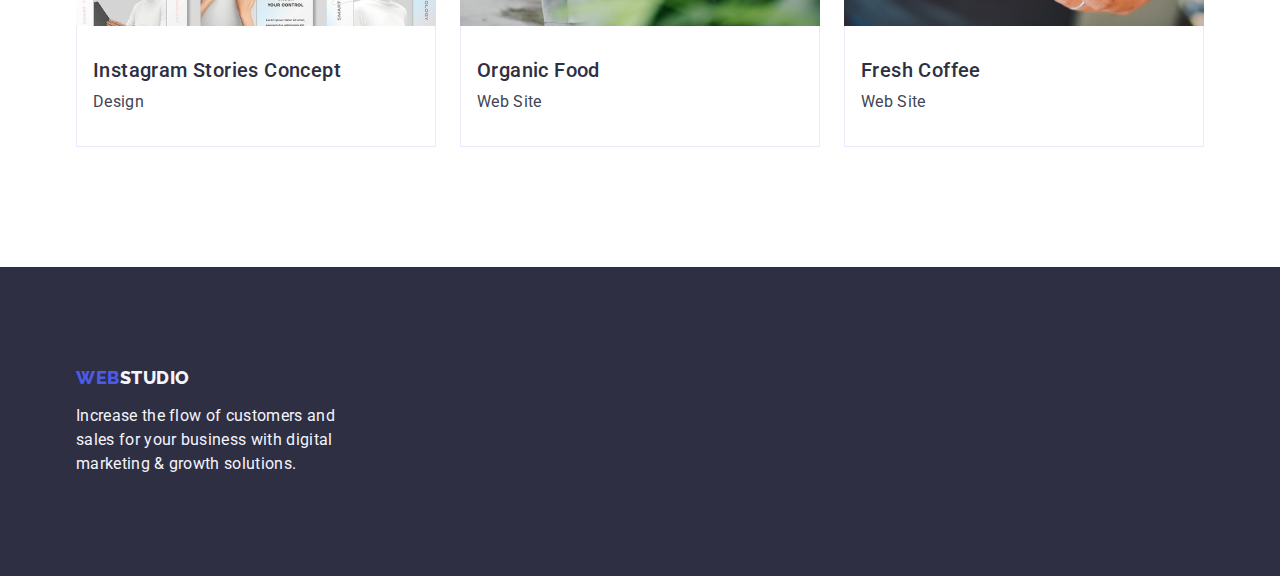
==== commit 58699031: "flex6" ====
--- a/portfolio.html
+++ b/portfolio.html
@@ -25,8 +25,9 @@
           <a class="header-logo link" href="./index.html"
             >Web<span class="logo-span">Studio</span></a
           >
-          <div class="nav-links">
-            <ul class="header list">
+
+          <ul class="header list">
+            <div class="nav-links">
               <li class="header-list-item">
                 <a class="header-link link" href="./index.html">Studio</a>
               </li>
@@ -38,8 +39,8 @@
               <li class="header-list-item">
                 <a class="header-link link" href="">Contacts</a>
               </li>
-            </ul>
-          </div>
+            </div>
+          </ul>
         </nav>
         <address class="address">
           <ul class="address list">
--- a/css/styles.css
+++ b/css/styles.css
@@ -70,15 +70,12 @@
 }
 
 .nav-links {
+    display: flex;
+        align-items: center;
+        gap: 40px;
+        border-bottom: none;
     padding-top: 24px;
     padding-bottom: 24px;
-}
-
-.header.list{
-    display: flex;
-    align-items: center;
-    gap: 40px;
-    border-bottom: none;
 }
 
 .header-logo {
@@ -94,6 +91,10 @@
 
 .logo-span {
     color: var(--navyblue-cl);
+}
+
+.header.list {
+    
 }
 
 .header-link {
@@ -264,7 +265,7 @@
 
 .four {
     background: var(--cloud-cl);
-    padding-bottom: 120px;
+    padding: 120px 0;
 }
 
 .four-title {
@@ -284,6 +285,9 @@
     align-items: center;
     justify-content: center;
     gap: 24px;
+    width: calc((100% - 72px) / 4);
+    border-radius: 0px 0px 4px 4px;
+    margin: 0 auto;
 }
 
 .four-list-item {
@@ -369,6 +373,7 @@
 justify-content: center;
 gap: 48px 24px;
 
+
 }
 
 .portfolio-item{
@@ -392,12 +397,13 @@
         line-height: 1.2;
         letter-spacing: 0.02em;
         color: var(--navyblue-cl);
+        margin-bottom: 8px
        }
 .five-item {
    
     border: 1px solid #E7E9FC;
         border-top: none;
-        padding: 32px 0 32px 16px;
+        padding: 32px 16px;
    
       }
 /* footer*/
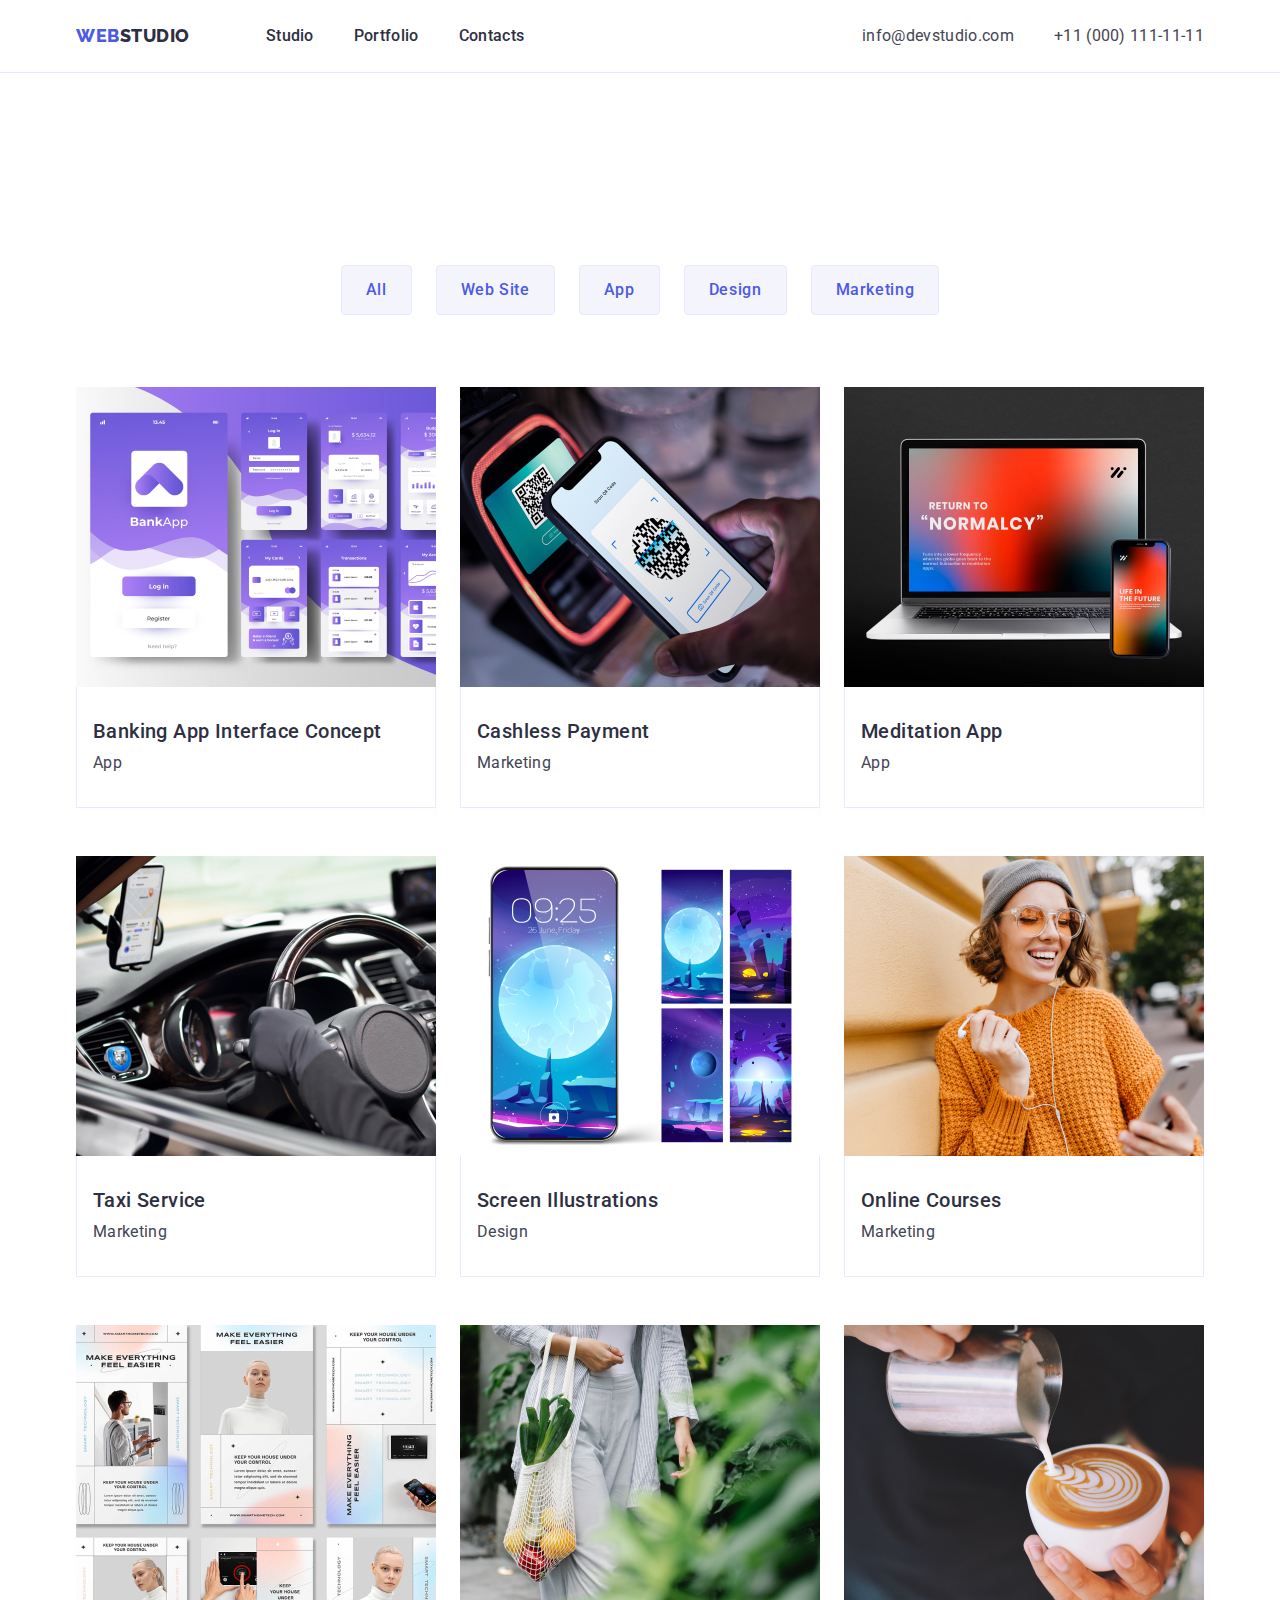
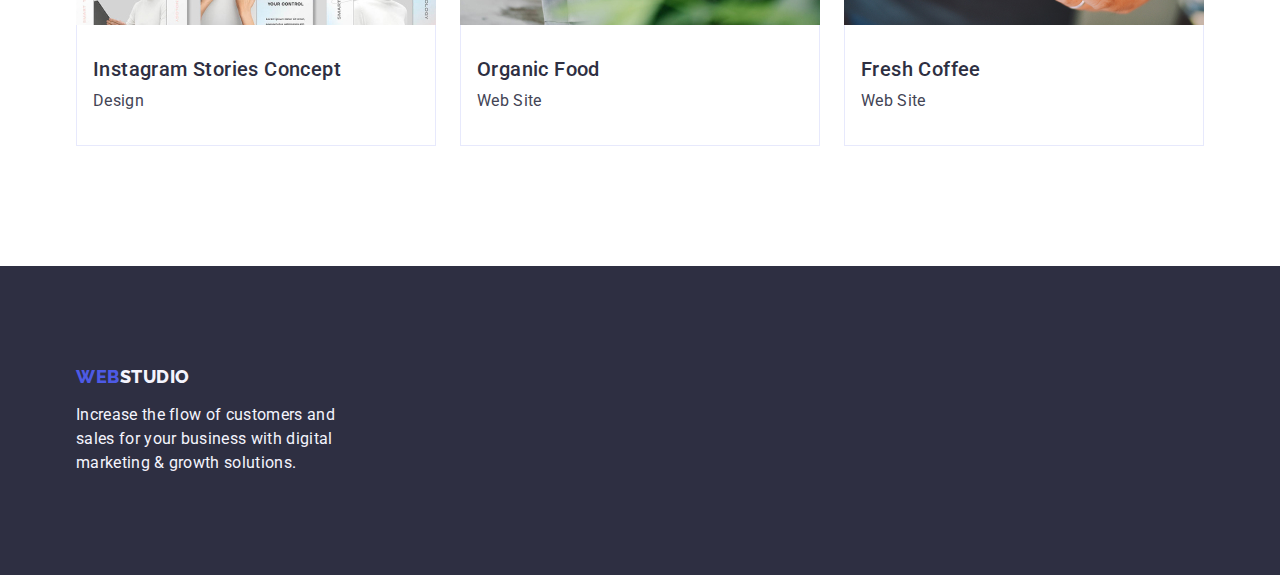
==== commit b156b6af: "flex9" ====
--- a/portfolio.html
+++ b/portfolio.html
@@ -27,19 +27,15 @@
           >
 
           <ul class="header list">
-            <div class="nav-links">
-              <li class="header-list-item">
-                <a class="header-link link" href="./index.html">Studio</a>
-              </li>
-              <li class="header-list-item">
-                <a class="header-link link" href="./portfolio.html"
-                  >Portfolio</a
-                >
-              </li>
-              <li class="header-list-item">
-                <a class="header-link link" href="">Contacts</a>
-              </li>
-            </div>
+            <li class="header-list-item">
+              <a class="header-link link" href="./index.html">Studio</a>
+            </li>
+            <li class="header-list-item">
+              <a class="header-link link" href="./portfolio.html">Portfolio</a>
+            </li>
+            <li class="header-list-item">
+              <a class="header-link link" href="">Contacts</a>
+            </li>
           </ul>
         </nav>
         <address class="address">
--- a/css/styles.css
+++ b/css/styles.css
@@ -69,7 +69,7 @@
     justify-content: space-between;
 }
 
-.nav-links {
+.contacts-links {
     display: flex;
         align-items: center;
         gap: 40px;
@@ -94,7 +94,12 @@
 }
 
 .header.list {
-    
+display: flex;
+    align-items: center;
+    gap: 40px;
+    border-bottom: none;
+    padding-top: 24px;
+    padding-bottom: 24px;
 }
 
 .header-link {
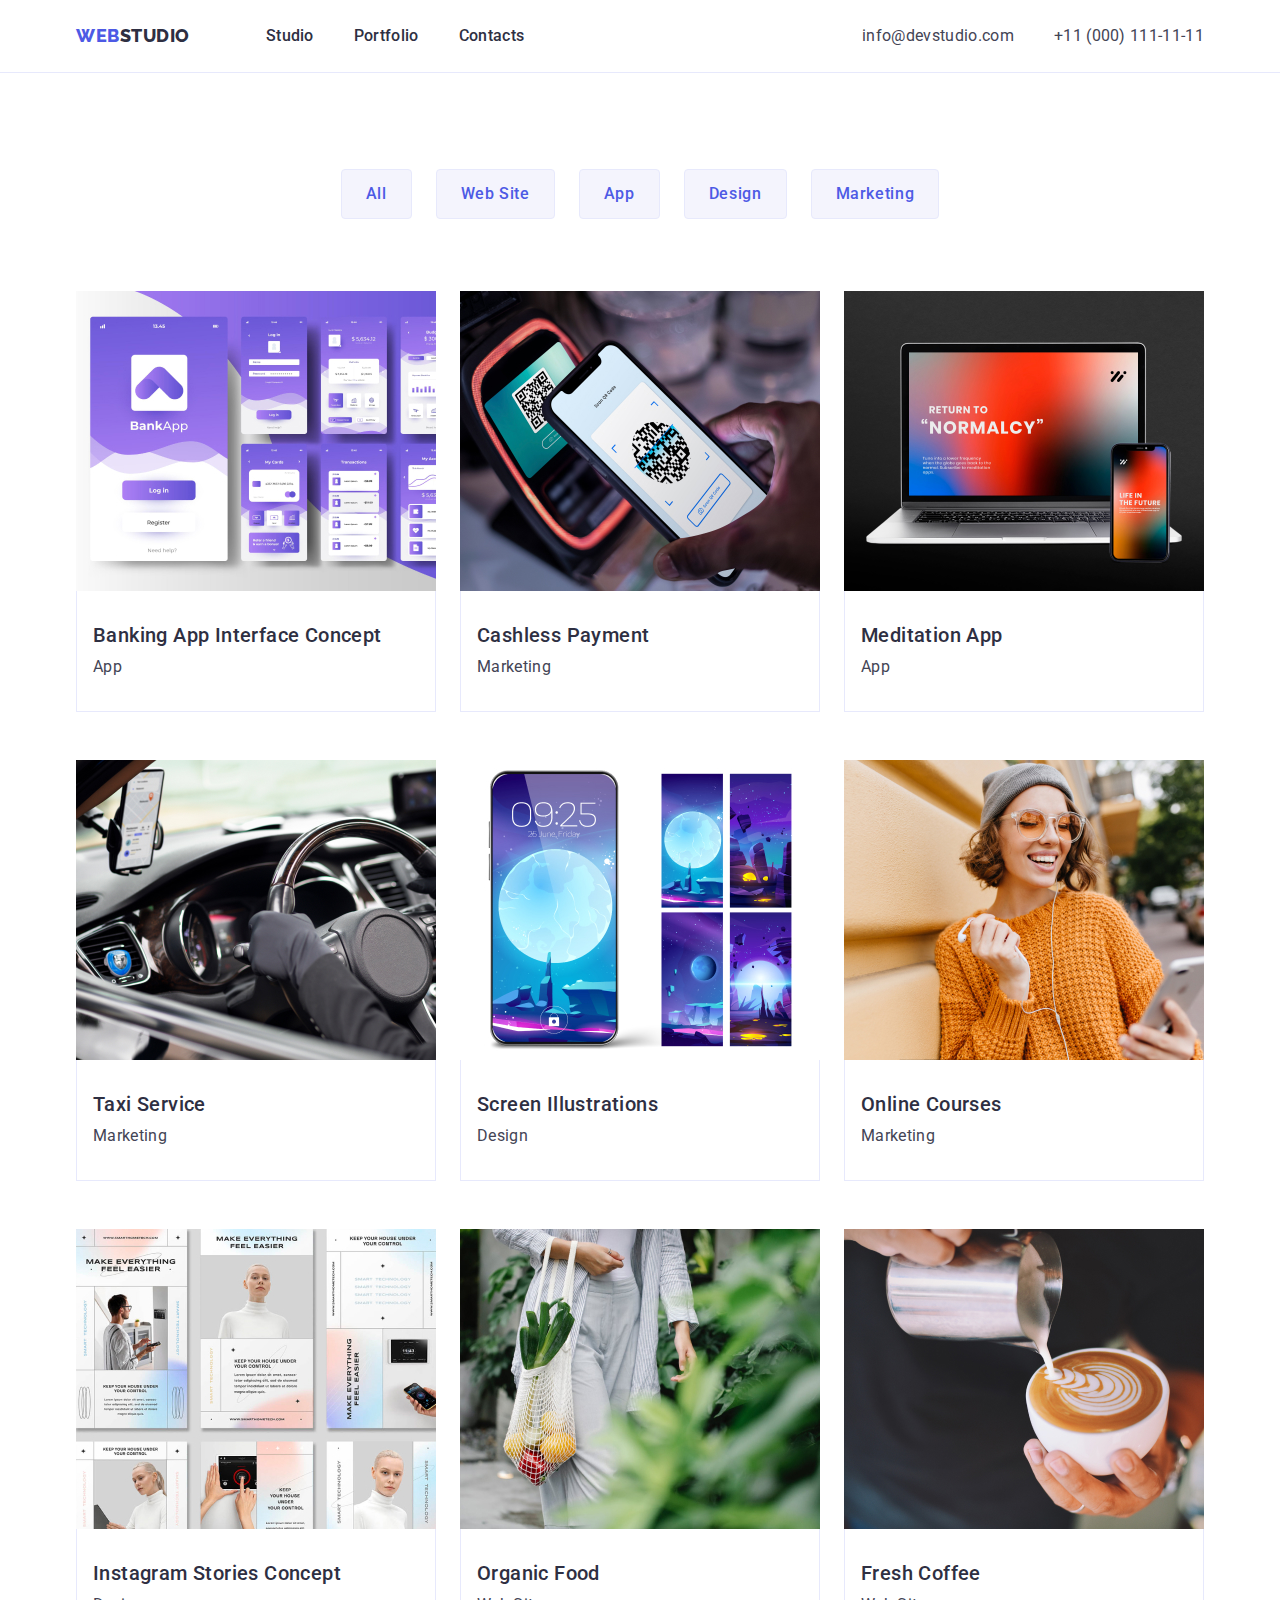
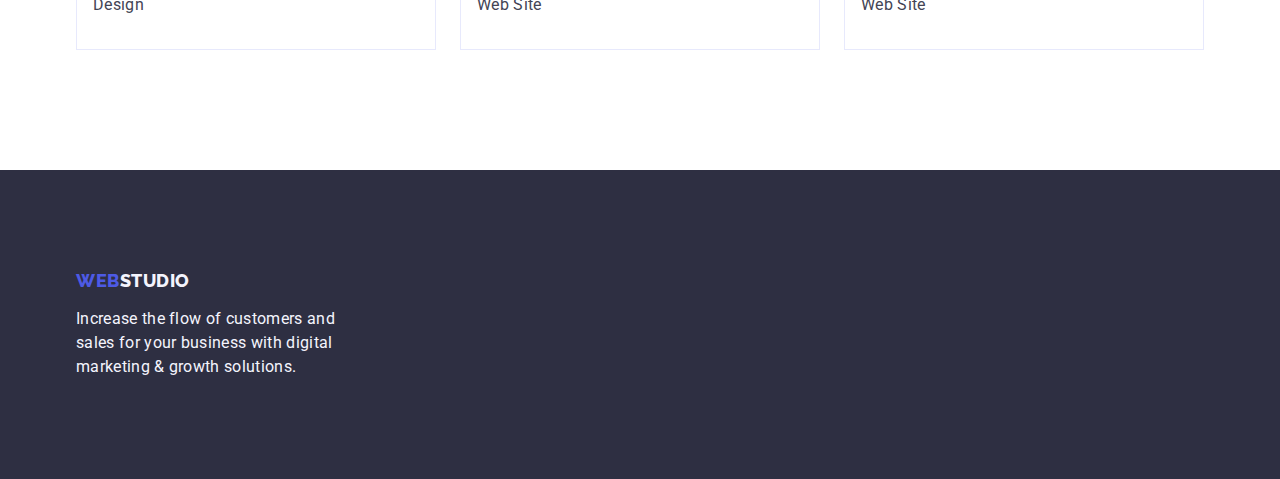
==== commit 1da158c8: "Flexfinal" ====
--- a/portfolio.html
+++ b/portfolio.html
@@ -201,7 +201,7 @@
 
     <!-- footer -->
 
-    <footer class="footer portfolio">
+    <footer class="footer">
       <div class="container">
         <a class="footer-logo link" href="./index.html"
           >Web<span class="footer-span">Studio</span></a
--- a/css/styles.css
+++ b/css/styles.css
@@ -69,14 +69,6 @@
     justify-content: space-between;
 }
 
-.contacts-links {
-    display: flex;
-        align-items: center;
-        gap: 40px;
-        border-bottom: none;
-    padding-top: 24px;
-    padding-bottom: 24px;
-}
 
 .header-logo {
         font-family: 'Raleway', sans-serif;
@@ -98,16 +90,17 @@
     align-items: center;
     gap: 40px;
     border-bottom: none;
-    padding-top: 24px;
-    padding-bottom: 24px;
+    
 }
 
 .header-link {
+    display: block;
     font-weight: 500;
     font-size: 16px;
     line-height: 1.5;
     letter-spacing: 0.02em;
     color: var(--navyblue-cl);
+    padding: 24px 0;
 }
 
 .header-link:hover,
@@ -116,7 +109,7 @@
 }
 
 .header-list-item {
-    
+   
 }
 
 
@@ -201,11 +194,11 @@
 
 .two-hidden-title {}
 
-.two.list {
-    display: flex;
-    align-items: center;
-    justify-content: center;
-    gap: 24px;
+.two-list {
+    display: flex;
+    align-items: center;
+    justify-content: space-between;
+   
 }
 
 .two-title {
@@ -218,8 +211,8 @@
         margin-bottom: 8px;
 }
 
-.two-list{
-    width: 264px;
+.two-item{
+    width: calc((100% - 3*24px) / 4);
     
 }
 
@@ -235,13 +228,11 @@
 .section {}
 
 .three {
-    padding-top: 60px;
-    padding-bottom: 120px;
+    padding: 120px 0;
 }
 
 .three-title {
-    padding-top: 60px;
-    margin-bottom: 72px;
+        margin-bottom: 72px;
     font-weight: 700;
         font-size: 36px;
         line-height: 1.11;
@@ -251,7 +242,7 @@
 
 }
 
-.three.list {
+.three-list {
     display: flex;
     align-items: center;
     gap: 24px;
@@ -274,8 +265,7 @@
 }
 
 .four-title {
-    padding-top: 120px;
-    margin-bottom: 72px;
+       margin-bottom: 72px;
         text-align: center;
         font-weight: 700;
         font-size: 36px;
@@ -285,18 +275,18 @@
         color: var(--navyblue-cl);
 }
 
-.four.list {
+.four-list {
     display: flex;
     align-items: center;
     justify-content: center;
     gap: 24px;
-    width: calc((100% - 72px) / 4);
-    border-radius: 0px 0px 4px 4px;
+    
     margin: 0 auto;
 }
 
 .four-list-item {
-
+    width: calc((100% - 3 * 24px) / 4);
+        border-radius: 0px 0px 4px 4px;
     background-color: var(--white-cl);
 }
 
@@ -319,8 +309,7 @@
     line-height: 1.5;
     letter-spacing: 0.02em;
     color:var(--slate-cl);
-    margin-bottom: 32px;
-}
+   }
 /*section5*/
 
 .section {}
@@ -347,7 +336,6 @@
     align-items: center;
     justify-content: center;
     gap: 24px;
-    padding-top: 96px;
     margin-bottom: 72px;
 }
 
@@ -386,7 +374,8 @@
 }
 
 .img-five{
-    padding-bottom: 0;
+    
+   
 }
 
 .five-text {
@@ -441,7 +430,3 @@
     letter-spacing: 0.02em;
     color: var(--cloud-cl);
     }
-
-.list {
-    list-style: none
-}